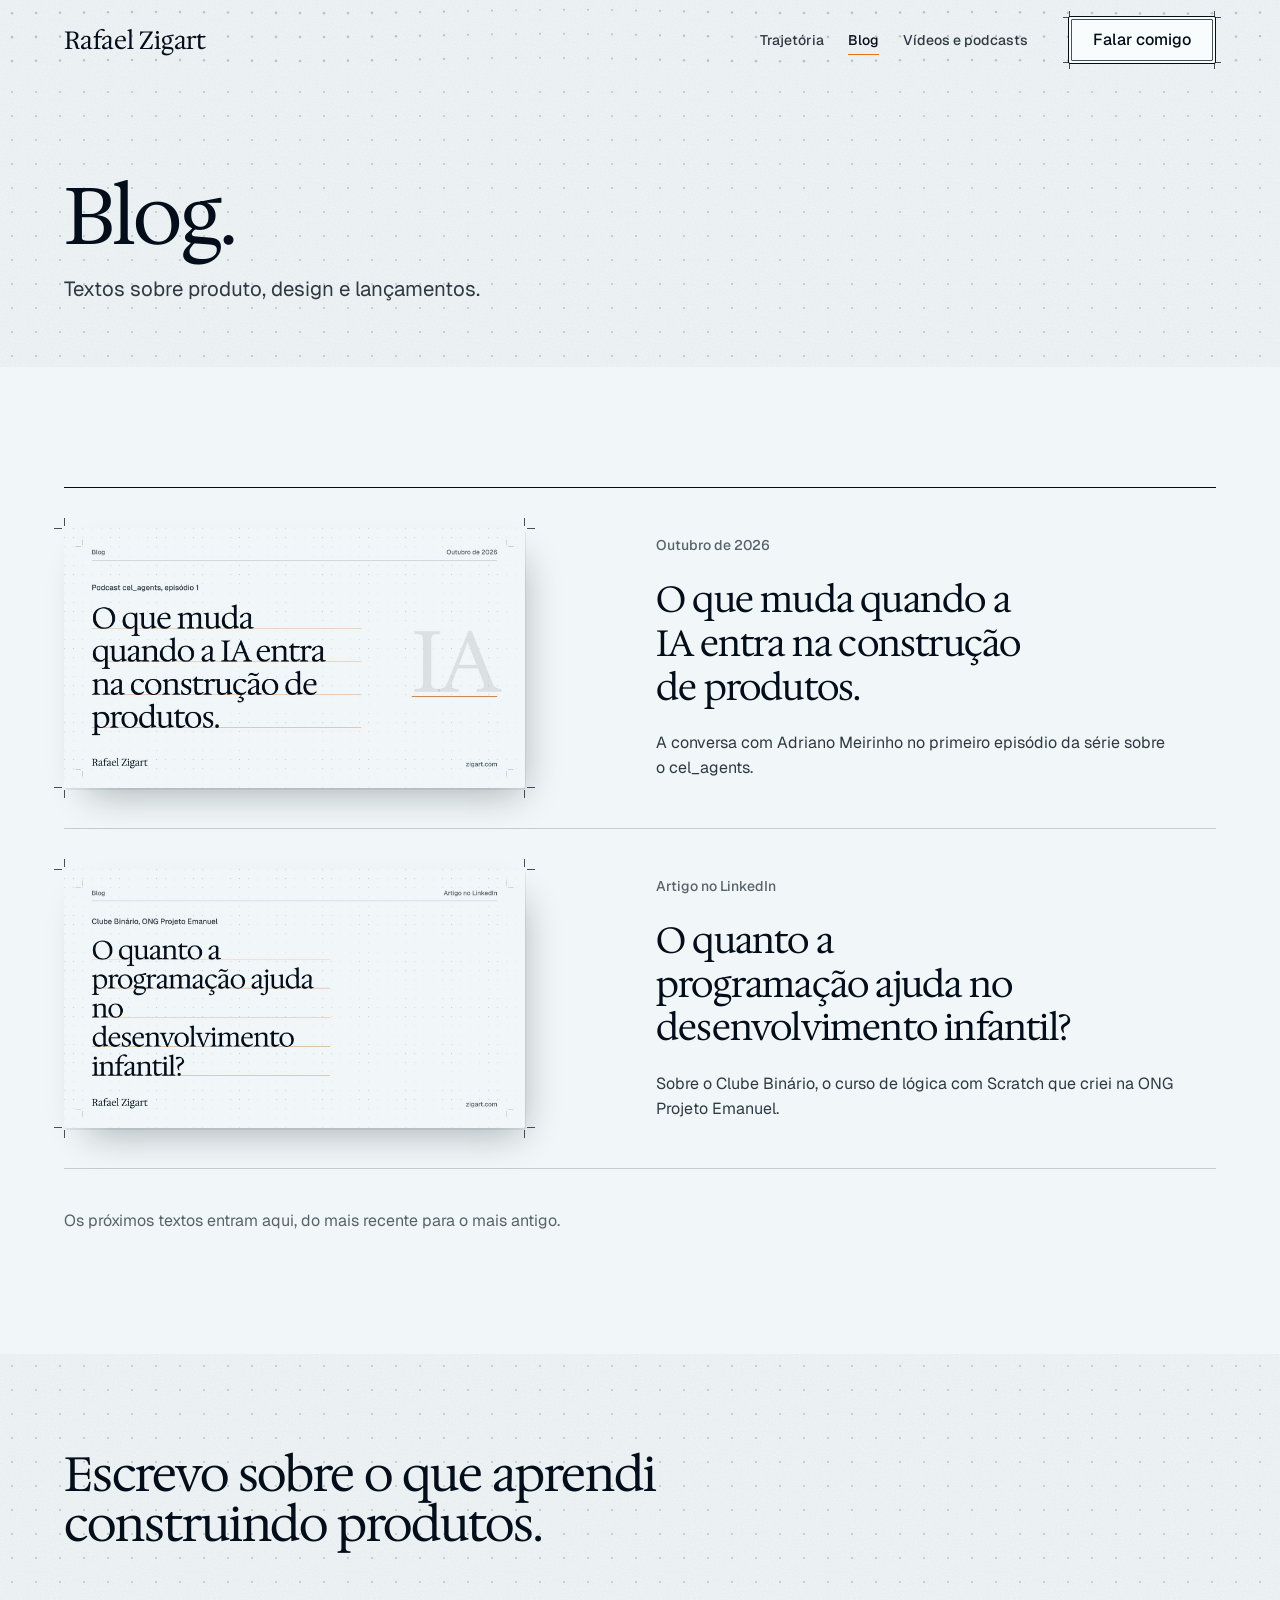
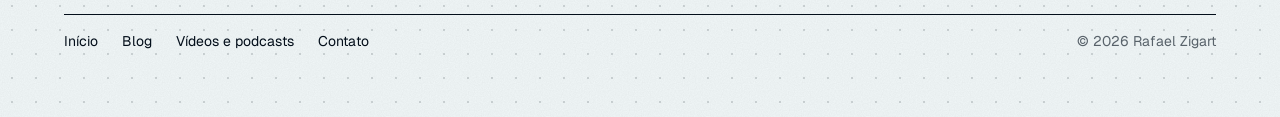
==== blog/index.html @ b7978820 "Capas do blog geradas no estilo do site, com imagem de compartilhamento Co-Authored-By: Claude Opus " ====
<!doctype html>
<html lang="pt-BR">
<head>
<meta charset="utf-8">
<meta name="viewport" content="width=device-width, initial-scale=1">
<title>Blog, Rafael Zigart</title>
<meta property="og:image" content="https://zigart.com/images/blog/ia-na-construcao-de-produtos-financeiros.jpg">
<meta name="description" content="Textos de Rafael Zigart sobre produto, design e lançamentos.">
<link rel="preconnect" href="https://fonts.googleapis.com">
<link rel="preconnect" href="https://fonts.gstatic.com" crossorigin>
<link href="https://fonts.googleapis.com/css2?family=Hedvig+Letters+Serif:opsz@12..24&family=Geist:wght@400;500&display=swap" rel="stylesheet">
<script>document.documentElement.classList.add('js');</script>
<script src="../js/site.js" defer></script>
<link rel="stylesheet" href="../css/site.css">
</head>
<body>
<a class="skip" href="#main">Pular para o conteúdo</a>

<header class="nav proof">
    <div class="container">
      <a class="wordmark" href="../index.html" aria-label="Rafael Zigart, início">Rafael Zigart</a>
      <div class="nav__right">
        <nav aria-label="Principal">
          <ul class="nav__links"><li><a href="../index.html#trajetoria">Trajetória</a></li><li><a href="../blog/" aria-current="page">Blog</a></li><li><a href="../midia.html">Vídeos e podcasts</a></li></ul>
        </nav>
        <a class="btn crop" href="../contato.html">Falar comigo</a>
      </div>
    </div>
  </header>

<main id="main">
  <section class="page-hero proof" aria-labelledby="page-title">
    <div class="container">
      <h1 id="page-title">Blog.</h1>
      <p class="lead">Textos sobre produto, design e lançamentos.</p>
    </div>
  </section>

  <section class="section section--s" aria-labelledby="posts-title">
    <div class="container">
      <h2 class="visually-hidden" id="posts-title">Textos</h2>
      <ul class="set posts">
        <li class="post post--cover">
          <a class="post__cover crop" href="ia-na-construcao-de-produtos-financeiros.html" tabindex="-1" aria-hidden="true"><img src="../images/blog/ia-na-construcao-de-produtos-financeiros.jpg" width="1600" height="900" alt="" loading="lazy"></a>
          <span class="post__meta">Outubro de 2026</span>
          <h3 class="post__title"><a href="ia-na-construcao-de-produtos-financeiros.html">O que muda quando a IA entra na construção de produtos.</a></h3>
          <p class="post__line">A conversa com Adriano Meirinho no primeiro episódio da série sobre o cel_agents.</p>
        </li>
        <li class="post post--cover">
          <span class="post__cover crop" aria-hidden="true"><img src="../images/blog/programacao-desenvolvimento-infantil.jpg" width="1600" height="900" alt="" loading="lazy"></span>
          <span class="post__meta">Artigo no LinkedIn</span>
          <h3 class="post__title"><span>O quanto a programação ajuda no desenvolvimento infantil?</span></h3>
          <p class="post__line">Sobre o Clube Binário, o curso de lógica com Scratch que criei na ONG Projeto Emanuel.</p>
        </li>
      </ul>
      <p class="posts__next">Os próximos textos entram aqui, do mais recente para o mais antigo.</p>
    </div>
  </section>
</main>

<footer class="footer proof">
  <div class="container">
    <p class="footer__line">Escrevo sobre o que aprendi construindo produtos.</p>
    <div class="footer__row">
      <ul><li><a href="../index.html">Início</a></li><li><a href="../blog/">Blog</a></li><li><a href="../midia.html">Vídeos e podcasts</a></li><li><a href="../contato.html">Contato</a></li></ul>
      <p>© 2026 Rafael Zigart</p>
    </div>
  </div>
</footer>
</body>
</html>
---- css/site.css ----
/* Hallmark · shape: Long Document, swapped to an index that opens (a hire page needs its action in view, not inside prose) · genre: editorial · theme: Studio (by request) · job: hire · draw: de8ef2
 * hero: Ledge (swapped from Banner: the user asked for the Studio look, its wordmark construction) · nav: edge-aligned, the wordmark, two links and the printed action, no rule (swapped from search-led: one page has nothing to search) · footer: statement, one line from his own profile over the links · imagery: one photograph, the user's own, natural, crop-marked in the about split · signature: the name under construction, Hedvig set huge on its real metrics (ascender 800, cap 700, x-height 520, descender -257)
 * axes: light/roman-serif/cool · posture: restrained · contrast: pass · fold: pass · v2.0.0 */
/* Hallmark · pre-emit critique: P4 H4 E4 S4 R4 V4 · weakest: S, a head about twelve years fits other careers; the name drawn on its own font metrics and the Shell Box case opened in place carry the specificity */
/* Hallmark · dismissed 58 · the 88 words at y 1200 are the index rows, years and company names read as a list, not running copy */
/* Hallmark · waive 77 · midia lists are empty until the YouTube and podcast links arrive · midia, contato and blog are inner pages of the Rafael Zigart site, filled one line per video or episode */
/* Hallmark · dismissed 25 · .words__text is a one-sentence statement at section size, not running prose; 28ch keeps it to four lines */
@import url("./tokens.css");
@import url("./base.css");

:root {
  --nav-h: 80px;
  --text-mark: clamp(3rem, 10vw, 11rem);
  --cs: 0.52em;
  --grain: url("data:image/svg+xml,%3Csvg xmlns='http://www.w3.org/2000/svg' width='160' height='160'%3E%3Cfilter id='n'%3E%3CfeTurbulence type='fractalNoise' baseFrequency='0.85' numOctaves='2' stitchTiles='stitch'/%3E%3CfeColorMatrix values='0 0 0 0 0 0 0 0 0 0 0 0 0 0 0 0 0 0 0.05 0'/%3E%3C/filter%3E%3Crect width='100%25' height='100%25' filter='url(%23n)'/%3E%3C/svg%3E");
}

.skip { position: absolute; left: var(--space-md); top: calc(-1 * var(--space-3xl)); z-index: var(--z-toast); padding: var(--space-xs) var(--space-md); background: var(--color-ink); color: var(--color-paper); }
.skip:focus-visible { top: var(--space-md); }

/* The proof ground: hero, nav and footer only */
.proof { background-image: var(--grain), radial-gradient(circle at 1px 1px, var(--color-dot) 1px, transparent 1.4px); background-size: 160px 160px, 24px 24px; }

/* Crop marks */
.crop { position: relative; --l: 8px; --o: 10px; }
.crop::before { content: ""; position: absolute; inset: calc(-1 * var(--o)); pointer-events: none; transition: transform var(--dur-short) var(--ease-out);
  background:
    linear-gradient(var(--color-mark), var(--color-mark)) 0 var(--o) / var(--l) 1px no-repeat,
    linear-gradient(var(--color-mark), var(--color-mark)) var(--o) 0 / 1px var(--l) no-repeat,
    linear-gradient(var(--color-mark), var(--color-mark)) 100% var(--o) / var(--l) 1px no-repeat,
    linear-gradient(var(--color-mark), var(--color-mark)) calc(100% - var(--o)) 0 / 1px var(--l) no-repeat,
    linear-gradient(var(--color-mark), var(--color-mark)) 0 calc(100% - var(--o)) / var(--l) 1px no-repeat,
    linear-gradient(var(--color-mark), var(--color-mark)) var(--o) 100% / 1px var(--l) no-repeat,
    linear-gradient(var(--color-mark), var(--color-mark)) 100% calc(100% - var(--o)) / var(--l) 1px no-repeat,
    linear-gradient(var(--color-mark), var(--color-mark)) calc(100% - var(--o)) 100% / 1px var(--l) no-repeat; }

/* Printed controls */
.btn { position: relative; display: inline-flex; align-items: center; min-height: 48px; padding: 0 var(--space-lg); border: var(--rule-hair) solid var(--color-ink); border-radius: 2px; background: var(--color-paper-hi); color: var(--color-ink); font: 500 var(--text-md)/1 var(--font-body); white-space: nowrap; text-decoration: none; cursor: pointer; transition: background-color var(--dur-short) var(--ease-out), transform var(--dur-micro) var(--ease-out); }
.btn::after { content: ""; position: absolute; inset: 2px; border: var(--rule-hair) solid var(--color-mark); border-radius: 1px; pointer-events: none; }
.btn.crop { --l: 6px; --o: 6px; }
.btn:hover { background: var(--color-paper-2); }
.btn:hover::before { transform: scale(1.06, 1.18); }
.btn:active { transform: translateY(1px); }
.btn:focus-visible { outline: 2px solid var(--color-focus); outline-offset: 3px; }
.btn:disabled, .btn[aria-disabled="true"] { opacity: 0.55; cursor: not-allowed; transform: none; }
.btn--primary { background: var(--color-accent); color: var(--color-accent-ink); }
.btn--primary:hover { background: color-mix(in oklab, var(--color-accent) 88%, var(--color-ink)); }
@media (prefers-reduced-motion: reduce) { .btn, .crop::before { transition: background-color var(--dur-short) linear; } .btn:hover::before { transform: none; } }

/* Nav */
.nav { height: var(--nav-h); }
.nav .container { display: flex; align-items: center; justify-content: space-between; gap: var(--space-lg); height: 100%; }
.wordmark { font: 400 var(--text-xl)/1 var(--font-display); letter-spacing: -0.01em; color: var(--color-ink); text-decoration: none; white-space: nowrap; }
.wordmark:focus-visible { outline: 2px solid var(--color-focus); outline-offset: 4px; }
.nav__right { display: flex; align-items: center; gap: var(--space-xl); }
.nav__links { display: flex; gap: var(--space-lg); margin: 0; padding: 0; list-style: none; }
.nav__links a { font-size: var(--text-sm); font-weight: 500; color: var(--color-ink-2); text-decoration: none; white-space: nowrap; transition: color var(--dur-short) var(--ease-out); }
.nav__links a:hover { color: var(--color-ink); text-decoration: underline var(--rule-hair) var(--color-accent); text-underline-offset: 0.3em; }
.nav__links a:focus-visible { outline: 2px solid var(--color-focus); outline-offset: 4px; }

/* Hero: the name under construction */
.hero { min-height: calc(100dvh - var(--nav-h)); display: flex; }
.hero .container { display: flex; flex-direction: column; justify-content: space-between; gap: var(--space-xl); padding-block: var(--space-md) var(--space-2xl); }
.readline { display: grid; grid-template-columns: repeat(3, minmax(0, 1fr)); align-items: center; gap: var(--space-md); padding-bottom: var(--space-sm); border-bottom: var(--rule-hair) solid var(--color-ink-2); font-size: var(--text-xs); font-weight: 500; color: var(--color-muted); }
.readline span:nth-child(2) { text-align: center; }
.readline span:last-child { text-align: end; }
.construct { position: relative; margin: 0; font-size: var(--text-mark); }
.construct .readline { margin-top: var(--space-lg); padding: var(--space-sm) 0 0; border-bottom: 0; border-top: var(--rule-hair) solid var(--color-ink-2); }
.construct__frame { position: relative; display: inline-block; padding: var(--cs); outline: 1px dashed color-mix(in oklab, var(--color-accent) 70%, transparent); outline-offset: 0; }
.construct__name { display: block; font: 400 1em/1.3 var(--font-display); letter-spacing: -0.03em; white-space: nowrap; color: var(--color-ink); }
.cs { position: absolute; width: calc(var(--text-mark) * 0.52); height: calc(var(--text-mark) * 0.52); background: color-mix(in oklab, var(--color-accent) 12%, transparent); outline: 1px solid color-mix(in oklab, var(--color-accent) 70%, transparent); outline-offset: -1px; display: grid; place-items: center; font: 500 var(--text-xs)/1 var(--font-body); color: var(--color-muted); }
.cs--tl { top: 0; left: 0; } .cs--tr { top: 0; right: 0; } .cs--bl { bottom: 0; left: 0; } .cs--br { bottom: 0; right: 0; }
.guides { position: absolute; top: 0; left: 0; right: 0; height: calc(1.3em + 2 * var(--cs)); pointer-events: none; }
.guide { position: absolute; left: 0; right: 0; height: var(--rule-hair); background: var(--color-accent); transform-origin: left center; animation: draw 700ms var(--ease-out) both; }
.guide span { position: absolute; right: 0; bottom: var(--space-2xs); font: 500 var(--text-xs)/1 var(--font-body); color: var(--color-muted); font-variant-numeric: tabular-nums; white-space: nowrap; }
.guide--cap span { right: 200px; }
.guide--asc { top: calc(var(--cs) + 0.20em); }
.guide--cap { top: calc(var(--cs) + 0.30em); animation-delay: 40ms; }
.guide--x { top: calc(var(--cs) + 0.48em); animation-delay: 80ms; }
.guide--base { top: calc(var(--cs) + 1.00em); animation-delay: 120ms; }
.guide--desc { top: calc(var(--cs) + 1.257em); animation-delay: 160ms; }
@keyframes draw { from { transform: scaleX(0); } to { transform: scaleX(1); } }
@media (prefers-reduced-motion: reduce) { .guide { animation: none; } }
.hero__foot { display: grid; grid-template-columns: repeat(12, minmax(0, 1fr)); column-gap: var(--gap-columns); align-items: end; }
.hero__foot h1 { grid-column: 1 / 7; max-width: 16ch; font-size: var(--text-display-s); line-height: 1.02; }
.hero__side { grid-column: 8 / 13; display: grid; gap: var(--space-lg); }
.hero__side p { color: var(--color-ink-2); max-width: 40ch; }
.actions { display: flex; flex-wrap: wrap; gap: var(--space-lg); }

/* Sections */
.section { padding-block: var(--section-gap); }
.section--s { padding-block: var(--section-gap-s); }
.head { display: grid; grid-template-columns: repeat(12, minmax(0, 1fr)); column-gap: var(--gap-columns); align-items: end; margin-bottom: var(--space-2xl); }
.head h2 { grid-column: 1 / 7; }

/* About: the photograph, crop-marked, with its ratio redline */
.about__grid { display: grid; grid-template-columns: repeat(12, minmax(0, 1fr)); column-gap: var(--gap-columns); align-items: center; }
.about__photo { grid-column: 1 / 6; margin: 0; }
.photo { aspect-ratio: 4 / 5; border-radius: var(--radius-card); --o: 14px; --l: 10px; }
.photo img { width: 100%; height: 100%; object-fit: cover; object-position: 50% 30%; border-radius: var(--radius-card); outline: 1px solid color-mix(in oklab, var(--color-ink) 8%, transparent); outline-offset: -1px; }
.redline { position: relative; margin-top: var(--space-lg); padding-top: var(--space-xs); border-top: var(--rule-hair) solid var(--color-accent); font-size: var(--text-xs); font-weight: 500; color: var(--color-muted); font-variant-numeric: tabular-nums; text-align: center; }
.about__text { grid-column: 7 / 13; display: grid; gap: var(--space-lg); }
.about__text .lead { color: var(--color-ink-2); }

/* An index that opens */
.set { margin: 0; padding: 0; list-style: none; border-top: var(--rule-hair) solid var(--color-ink); }
.set > li { border-bottom: var(--rule-hair) solid var(--color-rule); }
.row summary { display: grid; grid-template-columns: repeat(12, minmax(0, 1fr)); column-gap: var(--gap-columns); align-items: baseline; padding-block: var(--space-xl); cursor: pointer; list-style: none; transition: background-color var(--dur-short) var(--ease-out); }
.row summary::-webkit-details-marker { display: none; }
.row summary:hover { background: var(--color-paper-2); }
.row summary:focus-visible { outline: 2px solid var(--color-focus); outline-offset: -2px; }
.row__years { grid-column: 1 / 3; font-size: var(--text-sm); font-weight: 500; color: var(--color-muted); font-variant-numeric: tabular-nums; }
.row__role { grid-column: 3 / 9; font: 400 var(--text-title)/1.15 var(--font-display); letter-spacing: -0.005em; }
.row__org { grid-column: 9 / 12; color: var(--color-ink-2); }
.row__sign { grid-column: 12 / 13; justify-self: end; font: 400 var(--text-title)/1 var(--font-display); color: var(--color-muted); transition: transform var(--dur-short) var(--ease-out); }
.row[open] .row__sign { transform: rotate(45deg); }
.row__body { display: grid; grid-template-columns: repeat(12, minmax(0, 1fr)); column-gap: var(--gap-columns); padding-bottom: var(--space-2xl); }
.row__body > p { grid-column: 3 / 9; color: var(--color-ink-2); max-width: 56ch; }
.case { grid-column: 3 / 13; display: grid; grid-template-columns: repeat(10, minmax(0, 1fr)); column-gap: var(--gap-columns); row-gap: var(--space-xl); align-items: start; }
.case__text { grid-column: 1 / 5; display: grid; gap: var(--space-lg); }
.case__text p { color: var(--color-ink-2); }
.facts { display: grid; grid-template-columns: max-content minmax(0, 1fr); column-gap: var(--space-lg); row-gap: var(--space-xs); margin: 0; }
.facts dt { font-size: var(--text-sm); font-weight: 500; color: var(--color-muted); padding-top: var(--space-3xs); }
.facts dd { margin: 0; }
.sheet { grid-column: 6 / 11; margin: var(--space-sm) 0; padding: var(--space-xl); background: var(--color-paper-hi); border-radius: var(--radius-card); box-shadow: var(--shadow-sheet); --o: 14px; --l: 10px; }
.sheet ul { margin: 0; padding: 0; list-style: none; display: grid; gap: var(--space-xs); }
.sheet li { font: 400 var(--text-section)/1.02 var(--font-display); letter-spacing: var(--tracking-display); }
.sheet figcaption { margin-top: var(--space-lg); font-size: var(--text-sm); font-weight: 500; color: var(--color-muted); }
@media (prefers-reduced-motion: reduce) { .row__sign, .row summary { transition: none; } }

/* What I do: four printed cards */
.cards { display: grid; grid-template-columns: repeat(4, minmax(0, 1fr)); gap: var(--gap-columns); margin: 0; padding: 0; list-style: none; }
.card { display: grid; align-content: space-between; gap: var(--space-xl); min-height: 260px; padding: var(--space-xl) var(--space-lg); background: var(--color-paper-hi); border-radius: var(--radius-card); box-shadow: var(--shadow-sheet); }
.card h3 { font-size: var(--text-title); }
.card p { color: var(--color-ink-2); }

/* Ink band, set as prose */
.ink { background: var(--color-ink); color: var(--color-paper); }
.prose { margin-inline: auto; max-width: 62ch; font-size: var(--text-lead); line-height: 1.65; }
.prose h2.inline { display: inline; max-width: none; font: 400 1.35em/1.3 var(--font-display); letter-spacing: -0.01em; color: var(--color-paper); }
.prose h2.inline + p { display: inline; }
.prose p { color: color-mix(in oklab, var(--color-paper) 88%, var(--color-ink)); }
.prose small { display: block; margin-top: var(--space-lg); font-size: var(--text-sm); font-weight: 500; color: color-mix(in oklab, var(--color-paper) 76%, var(--color-ink)); }

/* Education */
.table { width: 100%; border-collapse: collapse; border-top: var(--rule-hair) solid var(--color-ink); }
.table th { padding: var(--space-sm) 0; text-align: start; font-size: var(--text-sm); font-weight: 500; color: var(--color-muted); white-space: nowrap; }
.table td { padding: var(--space-lg) var(--space-lg) var(--space-lg) 0; border-top: var(--rule-hair) solid var(--color-rule); vertical-align: baseline; color: var(--color-ink-2); }
.table td:first-child { width: 46%; font: 400 var(--text-title)/1.2 var(--font-display); letter-spacing: -0.005em; color: var(--color-ink); }
.table td:last-child, .table th:last-child { padding-right: 0; text-align: end; white-space: nowrap; font-variant-numeric: tabular-nums; }

/* Contact */
.contact { display: grid; grid-template-columns: repeat(12, minmax(0, 1fr)); column-gap: var(--gap-columns); row-gap: var(--space-2xl); align-items: end; }
.contact h2 { grid-column: 1 / 7; font-size: var(--text-display); max-width: 12ch; }
.contact dl { grid-column: 8 / 13; margin: 0; display: grid; gap: var(--space-lg); border-top: var(--rule-hair) solid var(--color-ink); padding-top: var(--space-lg); }
.contact dt { font-size: var(--text-sm); font-weight: 500; color: var(--color-muted); }
.contact dd { margin: var(--space-2xs) 0 0; font: 400 var(--text-xl)/1.2 var(--font-display); }
.fill { padding: 0 0.25em; border: 1px dashed color-mix(in oklch, var(--color-muted) 70%, transparent); border-radius: 3px; color: var(--color-muted); -webkit-box-decoration-break: clone; box-decoration-break: clone; }

/* Footer: statement */
.footer { padding-block: var(--space-3xl) var(--space-2xl); }
.footer__line { max-width: 22ch; font: 400 var(--text-section)/1.04 var(--font-display); letter-spacing: var(--tracking-display); }
.footer__row { display: flex; flex-wrap: wrap; justify-content: space-between; gap: var(--space-lg); margin-top: var(--space-2xl); padding-top: var(--space-md); border-top: var(--rule-hair) solid var(--color-ink); font-size: var(--text-sm); }
.footer__row ul { display: flex; flex-wrap: wrap; gap: var(--space-lg); margin: 0; padding: 0; list-style: none; }
.footer__row a { color: var(--color-ink); text-decoration: none; }
.footer__row a:hover { text-decoration: underline var(--rule-hair) var(--color-accent); text-underline-offset: 0.3em; }
.footer__row a:focus-visible { outline: 2px solid var(--color-focus); outline-offset: 2px; }
.footer__row p { color: var(--color-muted); }

@media (max-width: 60rem) {
  .hero { min-height: 0; }
  .hero .container { gap: var(--space-2xl); padding-block: var(--space-xl) var(--space-3xl); }
  .nav__links { display: none; }
  .guide span, .readline span:nth-child(2) { display: none; }
  .readline { grid-template-columns: repeat(2, minmax(0, 1fr)); }
  .about__grid, .hero__foot, .head, .contact, .row summary, .row__body, .case { grid-template-columns: minmax(0, 1fr); row-gap: var(--space-md); }
  .about__grid > *, .hero__foot > *, .head > *, .contact > *, .row summary > *, .row__body > *, .case > * { grid-column: 1 / -1 !important; }
  .row__sign { display: none; }
  .row summary { row-gap: var(--space-2xs); }
  .cards { grid-template-columns: repeat(2, minmax(0, 1fr)); }
}
@media (max-width: 40rem) {
  .cards { grid-template-columns: minmax(0, 1fr); }
  .card { min-height: 0; }
  .table thead { display: none; }
  .table tr { display: grid; padding-block: var(--space-md); border-top: var(--rule-hair) solid var(--color-rule); }
  .table td { padding: 0; border: 0; text-align: start !important; width: auto !important; }
}

/* Inner pages: a short proof banner, then the content */
.nav__links a[aria-current="page"] { color: var(--color-ink); text-decoration: underline var(--rule-hair) var(--color-accent); text-underline-offset: 0.3em; }
.page-hero { padding-block: var(--space-3xl) var(--space-2xl); }
.page-hero .container { display: grid; gap: var(--space-md); }
.page-hero h1 { font-size: var(--text-display); max-width: 18ch; line-height: 1.02; }
.page-hero .lead { color: var(--color-ink-2); }

/* Contact page */
.contact-page { display: grid; grid-template-columns: repeat(12, minmax(0, 1fr)); column-gap: var(--gap-columns); row-gap: var(--space-2xl); align-items: start; }
.form { grid-column: 1 / 8; display: grid; gap: var(--space-lg); }
.contact-page__list { grid-column: 9 / 13; margin: 0; display: grid; gap: var(--space-lg); border-top: var(--rule-hair) solid var(--color-ink); padding-top: var(--space-lg); }
.contact-page__list dt { font-size: var(--text-sm); font-weight: 500; color: var(--color-muted); }
.contact-page__list dd { margin: var(--space-2xs) 0 0; font: 400 var(--text-xl)/1.2 var(--font-display); }
.field { display: grid; gap: var(--space-xs); }
.field label, .seg legend { font-size: var(--text-sm); font-weight: 500; color: var(--color-ink-2); }
.field input, .field textarea { width: 100%; min-height: 48px; padding: var(--space-sm) var(--space-md); border: var(--rule-hair) solid var(--color-muted); border-radius: var(--radius-card); background: var(--color-paper-hi); color: var(--color-ink); outline: 2px solid transparent; outline-offset: -3px; }
.field textarea { resize: vertical; line-height: 1.55; }
.field input:hover, .field textarea:hover { border-color: var(--color-ink-2); }
.field input:focus-visible, .field textarea:focus-visible { outline-color: var(--color-focus); }
.field input[aria-invalid], .field textarea[aria-invalid] { border-color: var(--color-error); }
.field input:disabled, .field textarea:disabled { opacity: 0.55; cursor: not-allowed; }
.seg { display: flex; flex-wrap: wrap; gap: var(--space-xs); margin: 0; padding: 0; border: 0; }
.seg legend { margin-bottom: var(--space-xs); padding: 0; }
.seg input { position: absolute; opacity: 0; width: 1px; height: 1px; }
.seg label { display: inline-flex; align-items: center; min-height: 44px; padding: 0 var(--space-md); border: var(--rule-hair) solid var(--color-rule); border-radius: var(--radius-card); background: var(--color-paper-hi); cursor: pointer; transition: background-color var(--dur-short) var(--ease-out); }
.seg label:hover { background: var(--color-paper-2); }
.seg input:checked + label { background: var(--color-ink); border-color: var(--color-ink); color: var(--color-paper); }
.seg input:focus-visible + label { outline: 2px solid var(--color-focus); outline-offset: 2px; }
.form__foot { display: flex; flex-wrap: wrap; align-items: center; gap: var(--space-lg); }
.form__help { min-height: 1lh; font-size: var(--text-sm); color: var(--color-muted); max-width: 46ch; }
.btn[aria-busy="true"] { cursor: progress; }

/* Blog */
.post { display: grid; grid-template-columns: repeat(12, minmax(0, 1fr)); column-gap: var(--gap-columns); row-gap: var(--space-xs); padding-block: var(--space-xl); }
.post__meta { grid-column: 1 / 3; font-size: var(--text-sm); font-weight: 500; color: var(--color-muted); }
.post__title { grid-column: 3 / 10; font-size: var(--text-section); max-width: 22ch; }
.post__line { grid-column: 3 / 10; color: var(--color-ink-2); }
.posts__next { margin-top: var(--space-xl); color: var(--color-muted); }

/* Videos and podcasts */
.feature { display: grid; grid-template-columns: repeat(12, minmax(0, 1fr)); column-gap: var(--gap-columns); row-gap: var(--space-xl); align-items: center; }
.feature__media { grid-column: 1 / 8; display: block; border-radius: var(--radius-card); --o: 14px; --l: 10px; }
.thumb { display: grid; place-items: center; aspect-ratio: 16 / 9; border-radius: var(--radius-card); background: var(--color-ink); outline: 1px solid color-mix(in oklab, var(--color-ink) 8%, transparent); outline-offset: -1px; }
.thumb__fallback { display: grid; justify-items: center; gap: var(--space-xs); font: 400 var(--text-section)/1 var(--font-display); letter-spacing: var(--tracking-display); color: var(--color-paper); }
.thumb__fallback small { font: 500 var(--text-sm)/1 var(--font-body); letter-spacing: 0; color: color-mix(in oklab, var(--color-paper) 76%, var(--color-ink)); }
.feature__media:hover::before { transform: scale(1.01); }
.feature__media:focus-visible { outline: 2px solid var(--color-focus); outline-offset: 4px; }
.feature__text { grid-column: 8 / 13; display: grid; gap: var(--space-lg); justify-items: start; }
.feature__text .lead { color: var(--color-ink-2); }
.episodes { width: 100%; }
.feature__note { color: var(--color-ink-2); max-width: 52ch; }
.feature__text .actions { align-items: center; }
.ep { display: grid; grid-template-columns: 7rem minmax(0, 1fr) auto; gap: var(--space-md); align-items: baseline; padding-block: var(--space-md); }
.ep__n, .ep__state { font-size: var(--text-sm); font-weight: 500; color: var(--color-muted); }
.ep__title { font: 400 var(--text-lg)/1.25 var(--font-display); color: var(--color-ink); text-decoration: none; }
.ep__title:hover { text-decoration: underline var(--rule-hair) var(--color-accent); text-underline-offset: 0.2em; }
.ep__title:focus-visible { outline: 2px solid var(--color-focus); outline-offset: 2px; }
.ep__title--soon { color: var(--color-muted); }
.media-grid { display: grid; grid-template-columns: repeat(3, minmax(0, 1fr)); gap: var(--space-2xl) var(--gap-columns); margin: 0; padding: 0; list-style: none; }
.media-grid:not(:has(li)) { display: none; }
.video a { display: grid; gap: var(--space-sm); color: var(--color-ink); text-decoration: none; }
.video .thumb__fallback { font-size: var(--text-xl); }
.video__title { font: 400 var(--text-title)/1.2 var(--font-display); }
.video a:hover .video__title { text-decoration: underline var(--rule-hair) var(--color-accent); text-underline-offset: 0.2em; }
.video a:focus-visible { outline: 2px solid var(--color-focus); outline-offset: 4px; }
.set:not(:has(li)) { display: none; }
.episode { display: grid; grid-template-columns: repeat(12, minmax(0, 1fr)); column-gap: var(--gap-columns); align-items: baseline; padding-block: var(--space-lg); }
.episode__show { grid-column: 1 / 4; font-size: var(--text-sm); font-weight: 500; color: var(--color-muted); }
.episode__title { grid-column: 4 / 11; font: 400 var(--text-title)/1.2 var(--font-display); color: var(--color-ink); }
.episode__date { grid-column: 11 / 13; justify-self: end; font-size: var(--text-sm); color: var(--color-muted); }
.media-empty { font: 400 var(--text-xl)/1.4 var(--font-display); color: var(--color-ink-2); max-width: 40ch; }
.band { background: var(--color-paper-2); }

@media (max-width: 60rem) {
  .feature, .contact-page, .post, .episode { grid-template-columns: minmax(0, 1fr); }
  .feature > *, .contact-page > *, .post > *, .episode > * { grid-column: 1 / -1 !important; justify-self: start !important; }
  .media-grid { grid-template-columns: repeat(2, minmax(0, 1fr)); }
}
@media (max-width: 40rem) { .media-grid { grid-template-columns: minmax(0, 1fr); } }

/* Blog post */
.post__title a { color: var(--color-ink); text-decoration: none; }
.post__title a:hover { text-decoration: underline var(--rule-hair) var(--color-accent); text-underline-offset: 0.12em; }
.post__title a:focus-visible { outline: 2px solid var(--color-focus); outline-offset: 4px; }
.article__head { padding-block: var(--space-3xl) var(--space-2xl); }
.article__head .container { display: grid; gap: var(--space-lg); }
.article__head h1 { font-size: var(--text-display-s); max-width: 22ch; line-height: 1.05; }
.article__meta { display: flex; flex-wrap: wrap; gap: var(--space-lg); font-size: var(--text-sm); font-weight: 500; color: var(--color-muted); }
.article__body { max-width: 65ch; margin-inline: auto; padding-block: var(--space-3xl) var(--section-gap); display: grid; gap: var(--space-lg); font-size: 1.125rem; line-height: 1.7; color: var(--color-ink-2); }
.article__body p { max-width: none; }
.article__lede { font: 400 var(--text-xl)/1.45 var(--font-display); color: var(--color-ink); }
.article__body h2 { margin-top: var(--space-xl); font-size: var(--text-title); color: var(--color-ink); }
.article__cta { margin-top: var(--space-2xl); padding-top: var(--space-lg); border-top: var(--rule-hair) solid var(--color-ink); display: grid; gap: var(--space-lg); }
.article__cta .actions { align-items: center; }

/* Motion: the hero settles once, the name can be measured, blocks rise in once */
@keyframes settle { from { opacity: 0; transform: translateY(0.06em); } to { opacity: 1; transform: none; } }
@keyframes rise { from { opacity: 0; transform: translateY(12px); } to { opacity: 1; transform: none; } }
.construct__name { animation: settle 800ms var(--ease-out) 120ms both; }
.cs { animation: rise 500ms var(--ease-out) 260ms both; }
.hero__foot > * { animation: rise 600ms var(--ease-out) both; }
.hero__foot > :first-child { animation-delay: 320ms; }
.hero__foot > :last-child { animation-delay: 420ms; }
.construct .readline { animation: rise 500ms var(--ease-out) 220ms both; }

.ch { transition: opacity var(--dur-short) var(--ease-out); cursor: crosshair; }
.construct__frame.is-measuring .ch:not(.is-on) { opacity: 0.28; }
.measure { display: none; }
.js .measure { display: block; position: absolute; top: calc(var(--cs) - 0.02em); left: 0; width: 100px; opacity: 0; transform: translateX(var(--x, 0px)); transition: transform var(--dur-short) var(--ease-out), opacity var(--dur-short) var(--ease-out); pointer-events: none; }
.measure__bar { position: absolute; left: 0; top: 0; width: 100px; height: 1px; background: var(--color-accent); transform: scaleX(var(--w, 1)); transform-origin: left center; transition: transform var(--dur-short) var(--ease-out); }
.measure__val { position: absolute; left: 0; bottom: var(--space-xs); font: 500 var(--text-xs)/1 var(--font-body); color: var(--color-muted); white-space: nowrap; font-variant-numeric: tabular-nums; }
.construct__frame.is-measuring .measure { opacity: 1; }
[data-measure-hint] { transition: color var(--dur-short) var(--ease-out); }

.js [data-reveal] { opacity: 0; transform: translateY(16px); transition: opacity 600ms var(--ease-out), transform 600ms var(--ease-out); transition-delay: calc(var(--i, 0) * 60ms); }
.js [data-reveal].is-in { opacity: 1; transform: none; }

.row[open] .row__body { animation: rise 380ms var(--ease-out) both; }
.row__role { transition: transform var(--dur-short) var(--ease-out); }
.row summary:hover .row__role { transform: translateX(6px); }

.nav__links a { position: relative; }
.nav__links a::after { content: ""; position: absolute; left: 0; right: 0; bottom: -6px; height: 1px; background: var(--color-accent); transform: scaleX(0); transform-origin: left center; transition: transform var(--dur-short) var(--ease-out); }
.nav__links a:hover, .nav__links a[aria-current="page"] { text-decoration: none; }
.nav__links a:hover::after, .nav__links a[aria-current="page"]::after { transform: scaleX(1); }

.btn--primary:active { transform: translateY(1px) scale(0.98); }
.feature__media .thumb { transition: transform var(--dur-short) var(--ease-out); }
.feature__media:hover .thumb { transform: translateY(-3px); }

@media (prefers-reduced-motion: reduce) {
  .construct__name, .cs, .hero__foot > *, .construct .readline, .row[open] .row__body { animation: none; }
  .js [data-reveal] { opacity: 1; transform: none; transition: none; }
  .measure, .measure__bar, .ch, .row__role, .nav__links a::after, .feature__media .thumb { transition: none; }
  .row summary:hover .row__role, .feature__media:hover .thumb { transform: none; }
}

/* Ambient life: the theme-word marquee, the measure toggle, the career progress line */
.readline__end { display: inline-flex; justify-content: flex-end; align-items: baseline; gap: var(--space-md); }
.measure-toggle, .marquee__toggle { min-height: 44px; padding: 0 var(--space-xs); border: 0; background: none; color: var(--color-ink-2); font: 500 var(--text-xs)/1 var(--font-body); text-decoration: underline var(--rule-hair); text-underline-offset: 0.3em; cursor: pointer; transition: color var(--dur-short) var(--ease-out); }
.measure-toggle:hover { color: var(--color-ink); text-decoration-color: var(--color-accent); }
.measure-toggle:active, .marquee__toggle:active { transform: translateY(1px); }
.measure-toggle:focus-visible, .marquee__toggle:focus-visible { outline: 2px solid var(--color-focus); outline-offset: 2px; }
.measure-toggle:disabled, .marquee__toggle:disabled { opacity: 0.55; cursor: not-allowed; }
html:not(.js) .measure-toggle, html:not(.js) .marquee__toggle { display: none; }

.marquee { position: relative; background: var(--color-ink); color: var(--color-paper); padding-block: var(--space-xl) var(--space-sm); overflow: hidden; }
.marquee__track { display: flex; width: max-content; animation: marquee 48s linear infinite; }
.marquee__list { display: flex; margin: 0; padding: 0; list-style: none; }
.marquee__list li { display: flex; align-items: center; padding-right: var(--space-2xl); font: 400 var(--text-display-s)/1.1 var(--font-display); letter-spacing: var(--tracking-display); white-space: nowrap; }
.marquee__list li::after { content: ""; display: block; width: 0.18em; height: 0.18em; margin-left: var(--space-2xl); background: var(--color-accent); border-radius: 1px; }
.marquee__bar { display: flex; justify-content: flex-end; }
.marquee__toggle { color: color-mix(in oklab, var(--color-paper) 80%, var(--color-ink)); --color-focus: var(--color-paper); }
.marquee__toggle:hover { color: var(--color-paper); text-decoration-color: var(--color-accent); }
[data-loop]:not(.is-running) .marquee__track { animation-play-state: paused; }
@keyframes marquee { to { transform: translateX(-50%); } }

.js #trajetoria .set { position: relative; }
.js #trajetoria .set::after { content: ""; position: absolute; top: 0; bottom: 0; left: calc(-1 * var(--space-lg)); width: 2px; background: var(--color-accent); transform: scaleY(var(--p, 0)); transform-origin: top center; }
.set > li.is-current .row__role { transform: translateX(6px); }
.set > li.is-current .row__years { color: var(--color-ink); }
.row__years { transition: color var(--dur-short) var(--ease-out); }
@media (max-width: 60rem) { .js #trajetoria .set::after { left: calc(-1 * var(--space-sm)); } }

@media (prefers-reduced-motion: reduce) {
  .marquee__track { animation: none; }
  .marquee__toggle, .measure-toggle { display: none; }
  .js #trajetoria .set::after { display: none; }
  .set > li.is-current .row__role { transform: none; }
}

/* Now: the latest episode and post */
.now__grid { display: grid; grid-template-columns: repeat(12, minmax(0, 1fr)); gap: var(--gap-columns); align-items: stretch; }
.now__card { display: grid; align-content: start; gap: var(--space-sm); padding: var(--space-lg); background: var(--color-paper-hi); border-radius: var(--radius-card); box-shadow: var(--shadow-sheet); color: var(--color-ink); text-decoration: none; transition: transform var(--dur-short) var(--ease-out); --o: 12px; --l: 9px; }
.now__card--ep { grid-column: 1 / 8; }
.now__card--post { grid-column: 8 / 13; align-content: end; min-height: 320px; }
.now__card .thumb { margin-bottom: var(--space-sm); }
.now__meta { font-size: var(--text-sm); font-weight: 500; color: var(--color-muted); }
.now__title { font: 400 var(--text-title)/1.2 var(--font-display); max-width: 30ch; }
.now__title--l { font-size: var(--text-section); line-height: 1.04; letter-spacing: var(--tracking-display); }
.now__line { color: var(--color-ink-2); }
.now__go { margin-top: var(--space-xs); font-weight: 500; text-decoration: underline var(--rule-hair); text-underline-offset: 0.3em; }
.now__card:hover { transform: translateY(-4px); }
.now__card:hover .now__go { text-decoration-color: var(--color-accent); }
.now__card:hover::before { transform: scale(1.02); }
.now__card:active { transform: translateY(-1px); }
.now__card:focus-visible { outline: 2px solid var(--color-focus); outline-offset: 4px; }

/* A sentence that lights up as you read down */
.words__text { grid-column: 1 / -1; max-width: 28ch; font: 400 var(--text-section)/1.12 var(--font-display); letter-spacing: var(--tracking-display); color: var(--color-ink); }
.js .words__text .w { color: color-mix(in oklab, var(--color-ink) 22%, var(--color-paper-2)); transition: color 300ms var(--ease-out); }
.js .words__text .w.is-lit { color: var(--color-ink); }

/* Living dot grid: a canvas replaces the CSS dots where script runs */
.has-dots { position: relative; background-image: var(--grain); background-size: 160px 160px; }
.has-dots > canvas.dots { position: absolute; inset: 0; width: 100%; height: 100%; pointer-events: none; z-index: 0; }
.has-dots > :not(canvas) { position: relative; z-index: 1; }

@media (max-width: 60rem) { .now__card--ep, .now__card--post { grid-column: 1 / -1; } .now__card--post { min-height: 0; } }
@media (prefers-reduced-motion: reduce) { .now__card { transition: none; } .now__card:hover { transform: none; } .js .words__text .w { transition: none; } }

/* Career told as chapters: a pinned panel mirrors the chapter you are reading */
.career__grid { display: grid; grid-template-columns: repeat(12, minmax(0, 1fr)); column-gap: var(--gap-columns); align-items: start; }
.career__pin { grid-column: 1 / 6; position: sticky; top: var(--space-2xl); }
.pin { display: grid; gap: var(--space-sm); padding-top: var(--space-lg); border-top: var(--rule-hair) solid var(--color-ink); }
.pin__years { font: 400 var(--text-display)/0.95 var(--font-display); letter-spacing: var(--tracking-display); font-variant-numeric: tabular-nums; }
.pin__org { font: 400 var(--text-xl)/1.2 var(--font-display); }
.pin__role { color: var(--color-ink-2); max-width: 30ch; min-height: 3em; }
.pin [data-pin] { transition: opacity var(--dur-short) var(--ease-out), transform var(--dur-short) var(--ease-out); }
.pin.is-swapping [data-pin] { opacity: 0; transform: translateY(6px); }
.pin__map { display: grid; gap: var(--space-2xs); margin: var(--space-xl) 0 0; padding: 0 0 0 var(--space-md); list-style: none; border-left: var(--rule-hair) solid var(--color-rule); position: relative; font-size: var(--text-sm); color: var(--color-muted); }
.pin__map::before { content: ""; position: absolute; left: -1px; top: 0; bottom: 0; width: 2px; background: var(--color-accent); transform: scaleY(var(--p, 0)); transform-origin: top center; }
.pin__map li { transition: color var(--dur-short) var(--ease-out), transform var(--dur-short) var(--ease-out); }
.pin__map li span { display: inline-block; min-width: 7.5rem; font-variant-numeric: tabular-nums; }
.pin__map li.is-current { color: var(--color-ink); transform: translateX(4px); }
.career__chapters { grid-column: 7 / 13; margin: 0; padding: 0; list-style: none; display: grid; }
.chapter { display: grid; gap: var(--space-md); align-content: center; min-height: 60svh; padding-block: var(--space-2xl); border-top: var(--rule-hair) solid var(--color-rule); }
.chapter:first-child { border-top: var(--rule-hair) solid var(--color-ink); }
.chapter__when { font-size: var(--text-sm); font-weight: 500; color: var(--color-muted); font-variant-numeric: tabular-nums; }
.chapter__role { font-size: var(--text-section); line-height: 1.04; max-width: 18ch; }
.chapter__org { font: 400 var(--text-xl)/1.2 var(--font-display); color: var(--color-ink-2); }
.chapter__ctx { color: var(--color-ink-2); max-width: 46ch; font-size: var(--text-lead); line-height: 1.45; }
.chips { display: flex; flex-wrap: wrap; gap: var(--space-xs); margin: 0; padding: 0; list-style: none; }
.chips li { padding: var(--space-2xs) var(--space-sm); border: var(--rule-hair) solid var(--color-rule); border-radius: var(--radius-card); background: var(--color-paper-hi); font-size: var(--text-sm); color: var(--color-ink-2); }
.fig { margin-top: var(--space-md); }
.fig__big { display: block; font: 400 var(--text-display)/0.95 var(--font-display); letter-spacing: var(--tracking-display); color: var(--color-ink); overflow-wrap: break-word; min-width: 0; }
.fig__cap { display: block; margin-top: var(--space-xs); font-size: var(--text-sm); font-weight: 500; color: var(--color-muted); }
.fig--word { display: grid; gap: var(--space-md); justify-items: start; }
.fig--spec { padding: var(--space-xl); background: var(--color-paper-hi); border-radius: var(--radius-card); box-shadow: var(--shadow-sheet); --o: 12px; --l: 9px; }
.fig--spec .fig__big { font-size: var(--text-section); }
.fig__tags { display: flex; flex-wrap: wrap; gap: var(--space-xs) var(--space-lg); margin: var(--space-lg) 0 0; padding: var(--space-md) 0 0; list-style: none; border-top: var(--rule-hair) solid var(--color-rule); font: 400 var(--text-title)/1.2 var(--font-display); }
.fig--nums { display: grid; grid-template-columns: repeat(2, minmax(0, 1fr)); gap: var(--gap-columns); margin-bottom: 0; }
.fig--nums dt { font: 400 var(--text-display)/0.95 var(--font-display); letter-spacing: var(--tracking-display); font-variant-numeric: tabular-nums; }
.fig--nums dd { margin: var(--space-xs) 0 0; font-size: var(--text-sm); font-weight: 500; color: var(--color-muted); }
.fig--split { display: grid; grid-template-columns: minmax(0, 2fr) minmax(0, 3fr); gap: var(--gap-columns); align-items: center; }
.fig__wallets { margin: 0; padding: var(--space-lg); list-style: none; display: grid; gap: var(--space-2xs); background: var(--color-paper-hi); border-radius: var(--radius-card); box-shadow: var(--shadow-sheet); font: 400 var(--text-title)/1.2 var(--font-display); --o: 10px; --l: 8px; }
.js .chapter .chapter__role, .js .chapter .chapter__ctx, .js .chapter .chips, .js .chapter .fig { transition: opacity 500ms var(--ease-out), transform 500ms var(--ease-out); }
.js .chapter:not(.is-current) .chapter__role, .js .chapter:not(.is-current) .chapter__ctx, .js .chapter:not(.is-current) .chips, .js .chapter:not(.is-current) .fig { opacity: 0.35; }
.js .chapter:not(.is-current) .fig { transform: translateY(10px); }

@media (max-width: 60rem) {
  .career__pin { display: none; }
  .career__chapters { grid-column: 1 / -1; }
  .chapter { min-height: 0; padding-block: var(--space-xl); }
  .js .chapter:not(.is-current) .chapter__role, .js .chapter:not(.is-current) .chapter__ctx, .js .chapter:not(.is-current) .chips, .js .chapter:not(.is-current) .fig { opacity: 1; transform: none; }
  .fig--split { grid-template-columns: minmax(0, 1fr); }
}
@media (prefers-reduced-motion: reduce) {
  .pin [data-pin], .pin__map li, .js .chapter .chapter__role, .js .chapter .chapter__ctx, .js .chapter .chips, .js .chapter .fig { transition: none; }
  .pin.is-swapping [data-pin] { opacity: 1; transform: none; }
  .js .chapter:not(.is-current) .fig { transform: none; }
}

/* Blog covers */
.post--cover { align-items: center; }
.post--cover .post__cover { grid-column: 1 / 6; grid-row: 1 / span 3; display: block; border-radius: var(--radius-card); box-shadow: var(--shadow-sheet); --o: 10px; --l: 8px; transition: transform var(--dur-short) var(--ease-out); }
.post--cover .post__cover img { display: block; width: 100%; aspect-ratio: 16 / 9; object-fit: cover; border-radius: var(--radius-card); }
a.post__cover:hover { transform: translateY(-3px); }
.post--cover .post__meta, .post--cover .post__title, .post--cover .post__line { grid-column: 7 / 13; }
.post--cover .post__title { font-size: var(--text-title); font-size: clamp(1.75rem, 1.6vw + 1rem, 2.5rem); }
.article__cover { margin: var(--space-2xl) auto 0; max-width: 1040px; border-radius: var(--radius-card); box-shadow: var(--shadow-sheet); --o: 14px; --l: 10px; }
.article__cover img { display: block; width: 100%; aspect-ratio: 16 / 9; object-fit: cover; border-radius: var(--radius-card); }
.article__body { padding-top: var(--space-2xl); }
@media (max-width: 60rem) { .post--cover .post__cover, .post--cover .post__meta, .post--cover .post__title, .post--cover .post__line { grid-column: 1 / -1; grid-row: auto; } }
@media (prefers-reduced-motion: reduce) { .post--cover .post__cover { transition: none; } a.post__cover:hover { transform: none; } }
.now__cover { display: block; width: 100%; aspect-ratio: 16 / 9; object-fit: cover; border-radius: var(--radius-card); margin-bottom: var(--space-sm); outline: 1px solid color-mix(in oklab, var(--color-ink) 8%, transparent); outline-offset: -1px; }
.now__card--post .now__title--l { font-size: var(--text-title); line-height: 1.2; letter-spacing: -0.005em; }
.now__card--post { align-content: start; }
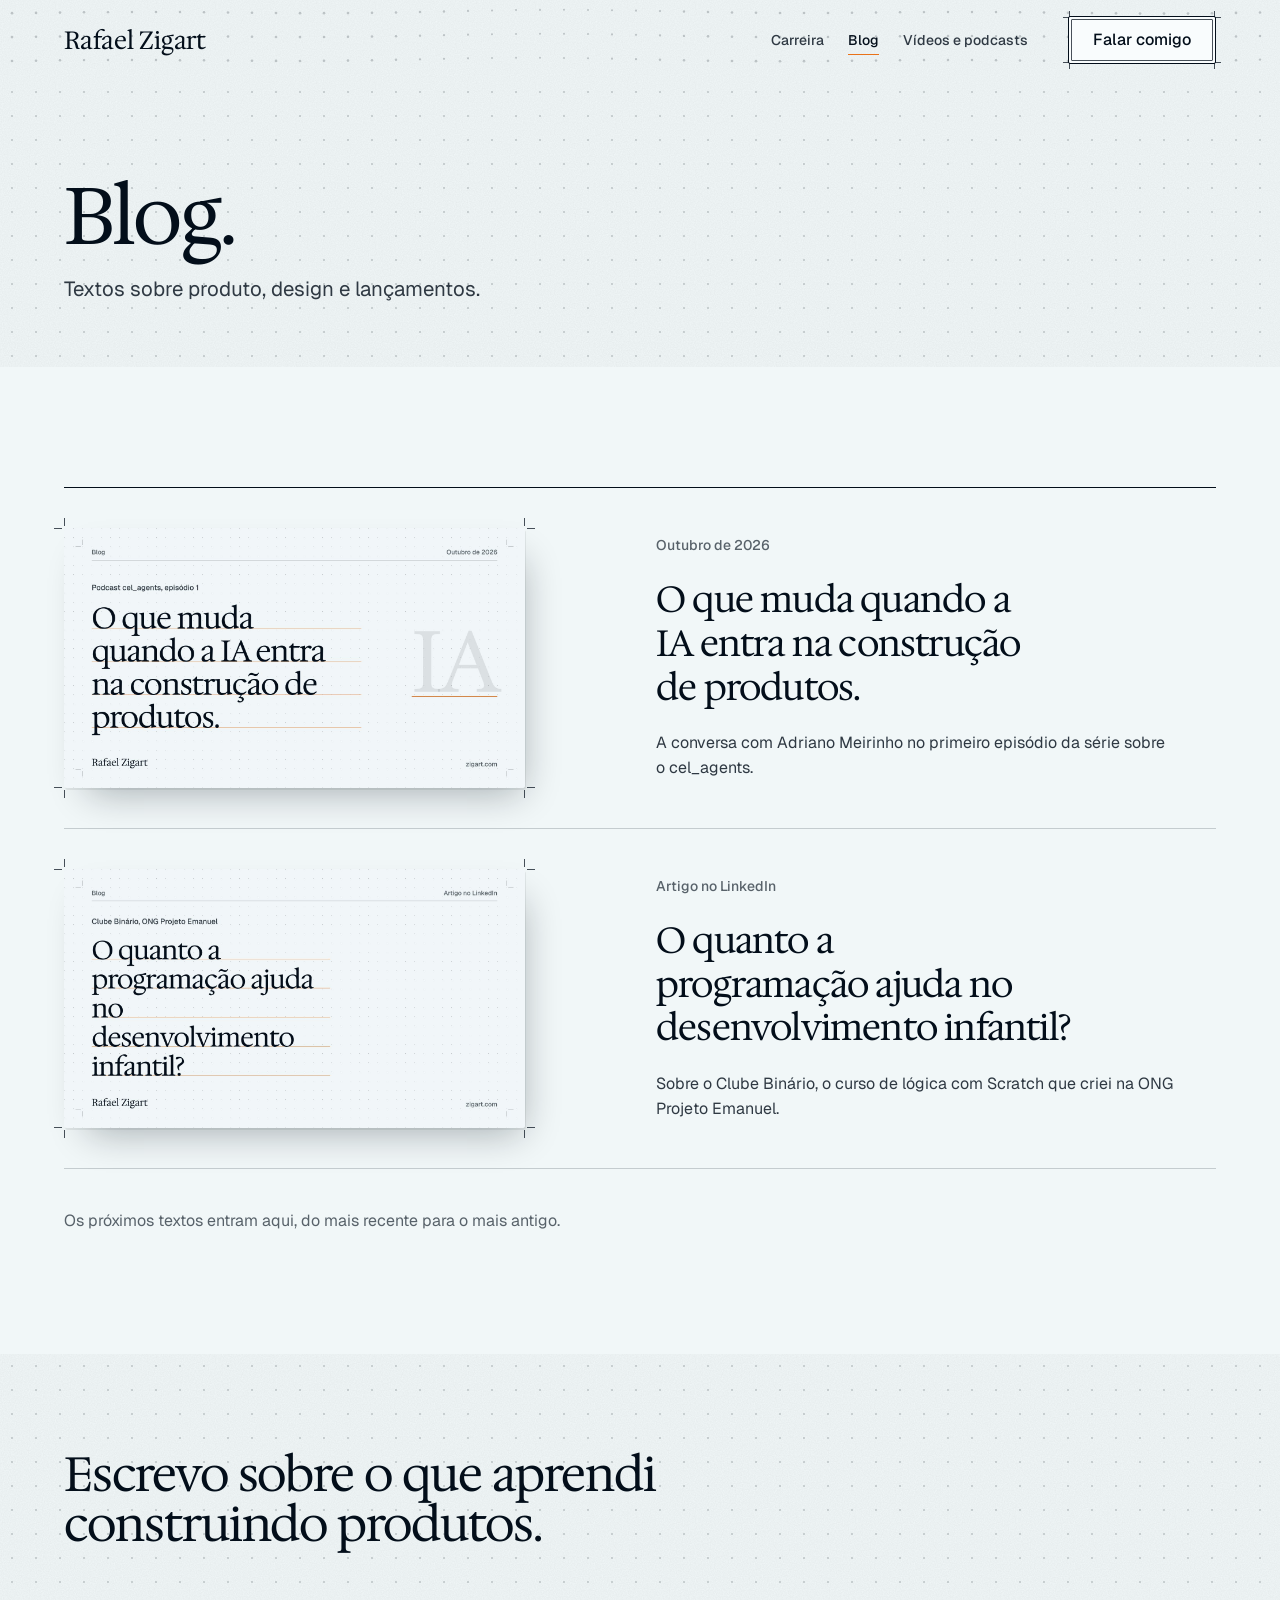
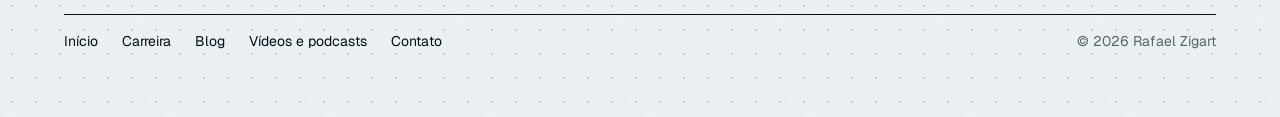
==== commit 8636cf90: "Página Carreira com os detalhes; início com a trajetória resumida Co-Authored-By: Claude Opus 5.5 <n" ====
--- a/blog/index.html
+++ b/blog/index.html
@@ -21,7 +21,7 @@
       <a class="wordmark" href="../index.html" aria-label="Rafael Zigart, início">Rafael Zigart</a>
       <div class="nav__right">
         <nav aria-label="Principal">
-          <ul class="nav__links"><li><a href="../index.html#trajetoria">Trajetória</a></li><li><a href="../blog/" aria-current="page">Blog</a></li><li><a href="../midia.html">Vídeos e podcasts</a></li></ul>
+          <ul class="nav__links"><li><a href="../carreira.html">Carreira</a></li><li><a href="../blog/" aria-current="page">Blog</a></li><li><a href="../midia.html">Vídeos e podcasts</a></li></ul>
         </nav>
         <a class="btn crop" href="../contato.html">Falar comigo</a>
       </div>
@@ -62,7 +62,7 @@
   <div class="container">
     <p class="footer__line">Escrevo sobre o que aprendi construindo produtos.</p>
     <div class="footer__row">
-      <ul><li><a href="../index.html">Início</a></li><li><a href="../blog/">Blog</a></li><li><a href="../midia.html">Vídeos e podcasts</a></li><li><a href="../contato.html">Contato</a></li></ul>
+      <ul><li><a href="../index.html">Início</a></li><li><a href="../carreira.html">Carreira</a></li><li><a href="../blog/">Blog</a></li><li><a href="../midia.html">Vídeos e podcasts</a></li><li><a href="../contato.html">Contato</a></li></ul>
       <p>© 2026 Rafael Zigart</p>
     </div>
   </div>
--- a/css/site.css
+++ b/css/site.css
@@ -5,6 +5,7 @@
 /* Hallmark · dismissed 58 · the 88 words at y 1200 are the index rows, years and company names read as a list, not running copy */
 /* Hallmark · waive 77 · midia lists are empty until the YouTube and podcast links arrive · midia, contato and blog are inner pages of the Rafael Zigart site, filled one line per video or episode */
 /* Hallmark · dismissed 25 · .words__text is a one-sentence statement at section size, not running prose; 28ch keeps it to four lines */
+/* Hallmark · dismissed F7 · every printed piece is the same paper sheet by the Studio theme rule: one shadow, for paper objects only */
 @import url("./tokens.css");
 @import url("./base.css");
 
@@ -455,3 +456,49 @@
 .now__cover { display: block; width: 100%; aspect-ratio: 16 / 9; object-fit: cover; border-radius: var(--radius-card); margin-bottom: var(--space-sm); outline: 1px solid color-mix(in oklab, var(--color-ink) 8%, transparent); outline-offset: -1px; }
 .now__card--post .now__title--l { font-size: var(--text-title); line-height: 1.2; letter-spacing: -0.005em; }
 .now__card--post { align-content: start; }
+
+/* Everything I did: a disclosure under each chapter */
+.more { margin-top: var(--space-xs); border-top: var(--rule-hair) solid var(--color-rule); }
+.more summary { display: flex; align-items: center; justify-content: space-between; gap: var(--space-md); min-height: 52px; cursor: pointer; list-style: none; }
+.more summary::-webkit-details-marker { display: none; }
+.more__label { position: relative; padding-left: var(--space-lg); font-weight: 500; color: var(--color-ink); }
+.more__label::before, .more__label::after { content: ""; position: absolute; left: 0; top: 50%; width: 12px; height: 1px; background: var(--color-accent); transition: transform var(--dur-short) var(--ease-out); }
+.more__label::after { transform: rotate(90deg); }
+.more[open] .more__label::after { transform: rotate(0deg); }
+.more__n { font-size: var(--text-sm); color: var(--color-muted); font-variant-numeric: tabular-nums; }
+.more summary:hover .more__label { text-decoration: underline var(--rule-hair) var(--color-accent); text-underline-offset: 0.3em; }
+.more summary:focus-visible { outline: 2px solid var(--color-focus); outline-offset: 2px; }
+.more__body { display: grid; gap: var(--space-md); padding: var(--space-lg); margin-bottom: var(--space-sm); background: var(--color-paper-hi); border-radius: var(--radius-card); box-shadow: var(--shadow-sheet); }
+.more[open] .more__body { animation: rise 380ms var(--ease-out) both; }
+.more__h { font: 400 var(--text-lg)/1.2 var(--font-display); color: var(--color-ink); }
+.more__h:not(:first-child) { margin-top: var(--space-sm); }
+.more__list { margin: 0; padding: 0; list-style: none; display: grid; gap: var(--space-sm); }
+.more__list li { position: relative; padding-left: var(--space-lg); color: var(--color-ink-2); line-height: 1.5; }
+.more__list li::before { content: ""; position: absolute; left: 0; top: 0.62em; width: 7px; height: 7px; background: var(--color-accent); border-radius: 1px; }
+.js .chapter:not(.is-current) .more { opacity: 0.35; transition: opacity 500ms var(--ease-out); }
+.js .chapter.is-current .more, .js .chapter .more[open] { opacity: 1; }
+@media (max-width: 60rem) { .js .chapter:not(.is-current) .more { opacity: 1; } }
+@media (prefers-reduced-motion: reduce) { .more[open] .more__body { animation: none; } .more__label::before, .more__label::after { transition: none; } }
+.more:not([open]) > .more__body { display: none; }
+
+/* Home: the career in one line per role */
+.summary > li { border-bottom: var(--rule-hair) solid var(--color-rule); }
+.sum { display: grid; grid-template-columns: repeat(12, minmax(0, 1fr)); column-gap: var(--gap-columns); align-items: baseline; padding-block: var(--space-lg); color: var(--color-ink); text-decoration: none; transition: background-color var(--dur-short) var(--ease-out); }
+.sum__years { grid-column: 1 / 3; font-size: var(--text-sm); font-weight: 500; color: var(--color-muted); font-variant-numeric: tabular-nums; transition: color var(--dur-short) var(--ease-out); }
+.sum__role { grid-column: 3 / 9; font: 400 var(--text-title)/1.15 var(--font-display); letter-spacing: -0.005em; transition: transform var(--dur-short) var(--ease-out); }
+.sum__org { grid-column: 9 / 12; color: var(--color-ink-2); }
+.sum__go { grid-column: 12 / 13; justify-self: end; font: 400 var(--text-title)/1 var(--font-display); color: var(--color-muted); transition: transform var(--dur-short) var(--ease-out), color var(--dur-short) var(--ease-out); }
+.sum:hover { background: var(--color-paper-2); }
+.sum:hover .sum__role { transform: translateX(6px); }
+.sum:hover .sum__go { transform: rotate(90deg); color: var(--color-accent); }
+.sum:hover .sum__years { color: var(--color-ink); }
+.sum:active .sum__role { transform: translateX(3px); }
+.sum:focus-visible { outline: 2px solid var(--color-focus); outline-offset: -2px; }
+.summary__more { margin-top: var(--space-2xl); }
+.chapter { scroll-margin-top: var(--space-2xl); }
+@media (max-width: 60rem) {
+  .sum { grid-template-columns: minmax(0, 1fr); row-gap: var(--space-2xs); }
+  .sum > * { grid-column: 1 / -1 !important; }
+  .sum__go { display: none; }
+}
+@media (prefers-reduced-motion: reduce) { .sum, .sum__role, .sum__go, .sum__years { transition: none; } .sum:hover .sum__role, .sum:hover .sum__go { transform: none; } }
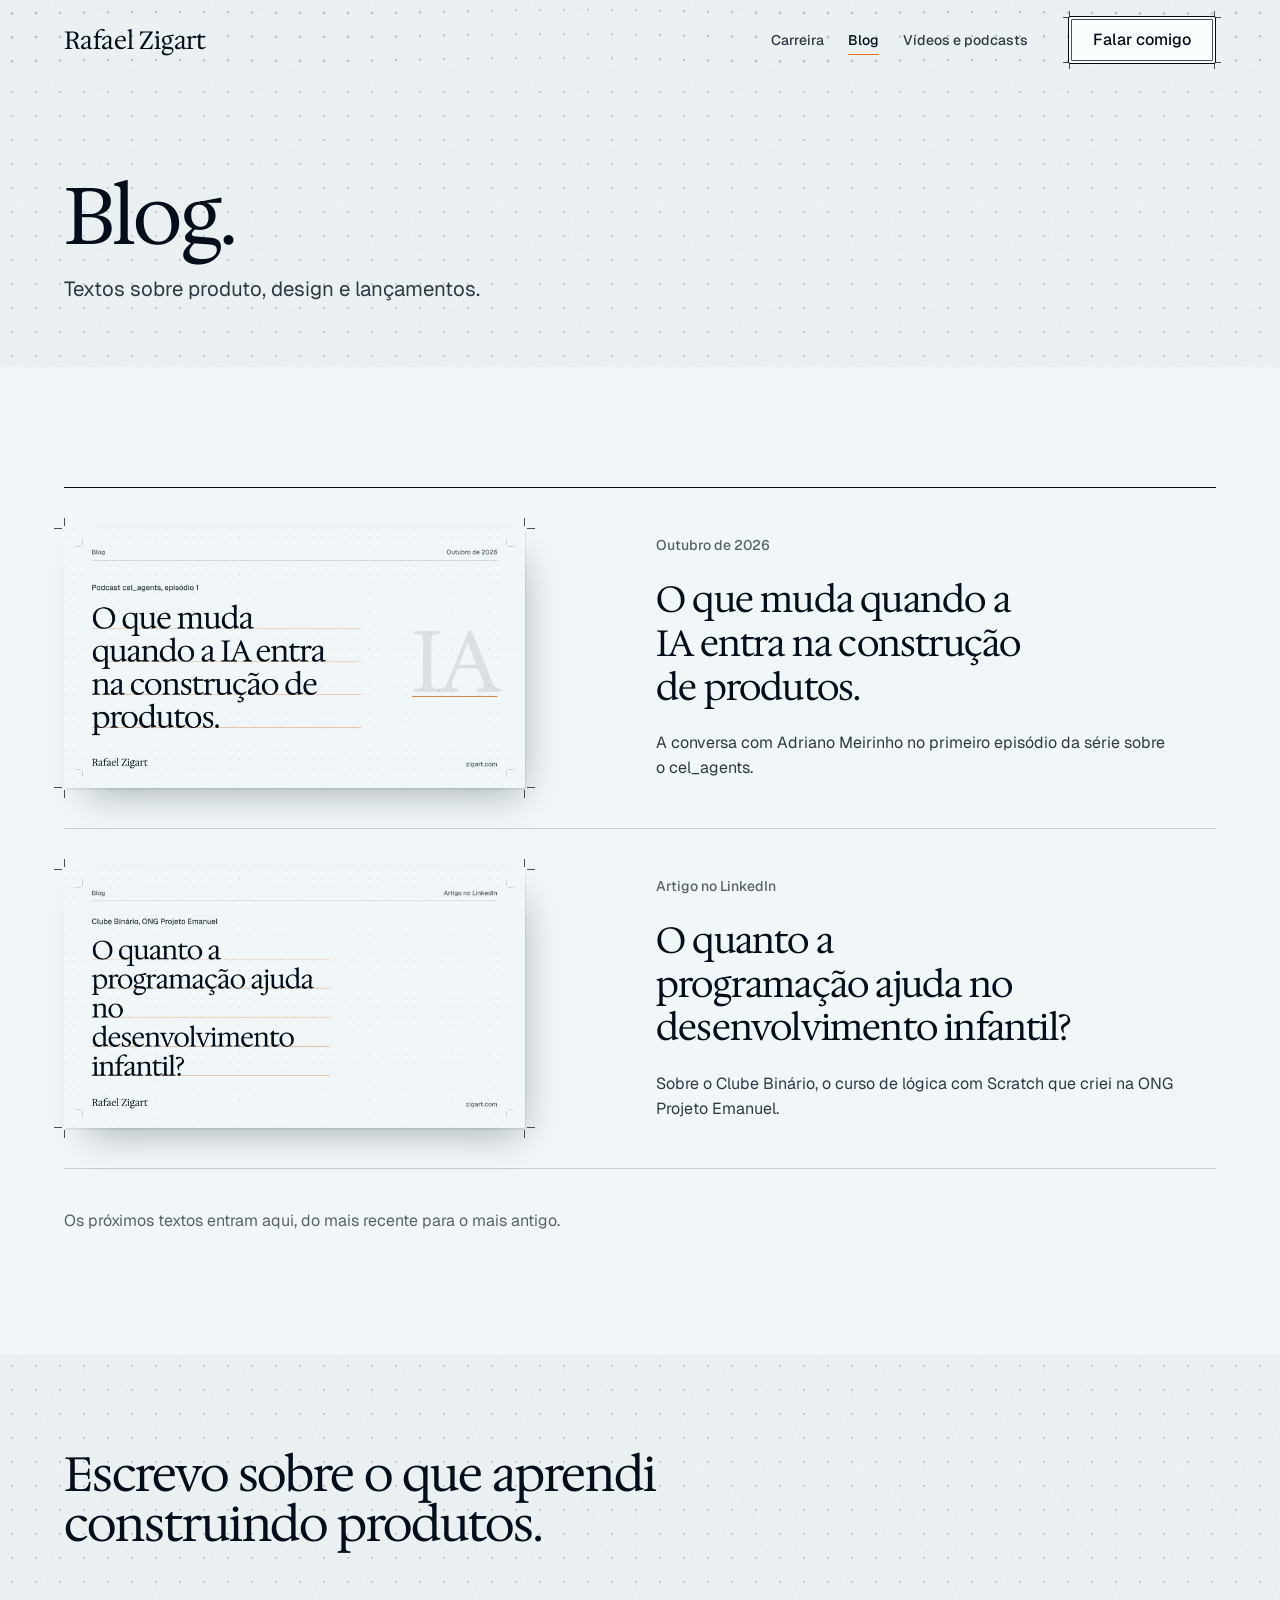
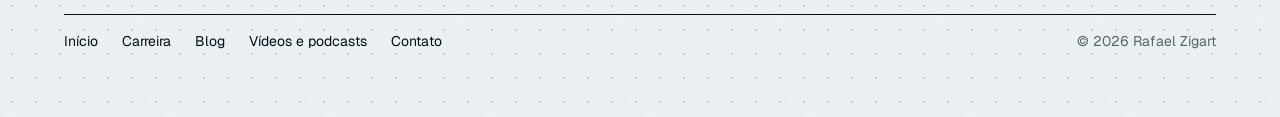
==== commit e094306a: "Transições entre páginas, títulos que sobem palavra por palavra, números que contam e foto revelada " ====
--- a/blog/index.html
+++ b/blog/index.html
@@ -9,7 +9,7 @@
 <link rel="preconnect" href="https://fonts.googleapis.com">
 <link rel="preconnect" href="https://fonts.gstatic.com" crossorigin>
 <link href="https://fonts.googleapis.com/css2?family=Hedvig+Letters+Serif:opsz@12..24&family=Geist:wght@400;500&display=swap" rel="stylesheet">
-<script>document.documentElement.classList.add('js');</script>
+<script>(function(){var d=document.documentElement;d.classList.add('js');try{var n=sessionStorage.getItem('zc');if(n&&!matchMedia('(prefers-reduced-motion: reduce)').matches){d.classList.add('is-entering');d.setAttribute('data-curtain',n);sessionStorage.removeItem('zc');setTimeout(function(){d.classList.remove('is-entering','is-revealing');},2500);}}catch(e){}})();</script>
 <script src="../js/site.js" defer></script>
 <link rel="stylesheet" href="../css/site.css">
 </head>
--- a/css/site.css
+++ b/css/site.css
@@ -6,6 +6,7 @@
 /* Hallmark · waive 77 · midia lists are empty until the YouTube and podcast links arrive · midia, contato and blog are inner pages of the Rafael Zigart site, filled one line per video or episode */
 /* Hallmark · dismissed 25 · .words__text is a one-sentence statement at section size, not running prose; 28ch keeps it to four lines */
 /* Hallmark · dismissed F7 · every printed piece is the same paper sheet by the Studio theme rule: one shadow, for paper objects only */
+/* Hallmark · dismissed 23 · the curtain accent is a 1px baseline rule drawn by a gradient sized 100% x 1px, not a fill */
 @import url("./tokens.css");
 @import url("./base.css");
 
@@ -502,3 +503,33 @@
   .sum__go { display: none; }
 }
 @media (prefers-reduced-motion: reduce) { .sum, .sum__role, .sum__go, .sum__years { transition: none; } .sum:hover .sum__role, .sum:hover .sum__go { transform: none; } }
+
+/* Page transitions: the proof sheet with the next page's name */
+.curtain, html.is-entering::after { position: fixed; inset: 0; z-index: var(--z-toast); display: grid; place-items: center; padding-inline: var(--gutter); background-color: var(--color-paper); --cf: clamp(3rem, 10vw, 8rem);
+  background-image: linear-gradient(var(--color-accent), var(--color-accent)), radial-gradient(circle at 1px 1px, var(--color-dot) 1px, transparent 1.4px);
+  background-size: 100% 1px, 24px 24px; background-repeat: no-repeat, repeat; background-position: 0 calc(50% + 0.35 * var(--cf)), 0 0;
+  font: 400 var(--cf)/1 var(--font-display); letter-spacing: var(--tracking-display); color: var(--color-ink); text-align: center; pointer-events: none; }
+.curtain { transform: translateY(100%); transition: transform 560ms cubic-bezier(0.76, 0, 0.24, 1); }
+.curtain.is-in { transform: none; }
+html.is-entering::after { content: attr(data-curtain); transition: transform 760ms cubic-bezier(0.76, 0, 0.24, 1); }
+html.is-entering.is-revealing::after { transform: translateY(-100%); }
+html.is-entering body { overflow: hidden; }
+
+/* Headings rise word by word */
+.wr { display: inline-block; overflow: hidden; vertical-align: top; padding-bottom: 0.14em; margin-bottom: -0.14em; }
+.js .split .wr__i { display: inline-block; transform: translateY(110%); transition: transform 800ms cubic-bezier(0.16, 1, 0.3, 1); transition-delay: calc(var(--k, 0) * 55ms); }
+.js .split.is-up .wr__i { transform: none; }
+
+/* The photograph is uncovered from the bottom */
+.js .about__photo[data-reveal] .photo { clip-path: inset(100% 0 0 0); transition: clip-path 1100ms cubic-bezier(0.16, 1, 0.3, 1) 120ms; }
+.js .about__photo[data-reveal].is-in .photo { clip-path: inset(0 0 0 0); }
+
+/* Primary actions lean toward the pointer */
+.btn--primary { translate: var(--mx, 0px) var(--my, 0px); transition: background-color var(--dur-short) var(--ease-out), transform var(--dur-micro) var(--ease-out), translate 260ms var(--ease-out); }
+
+@media (prefers-reduced-motion: reduce) {
+  .curtain, html.is-entering::after { display: none; }
+  .js .split .wr__i { transform: none; transition: none; }
+  .js .about__photo[data-reveal] .photo { clip-path: none; transition: none; }
+  .btn--primary { translate: none; }
+}
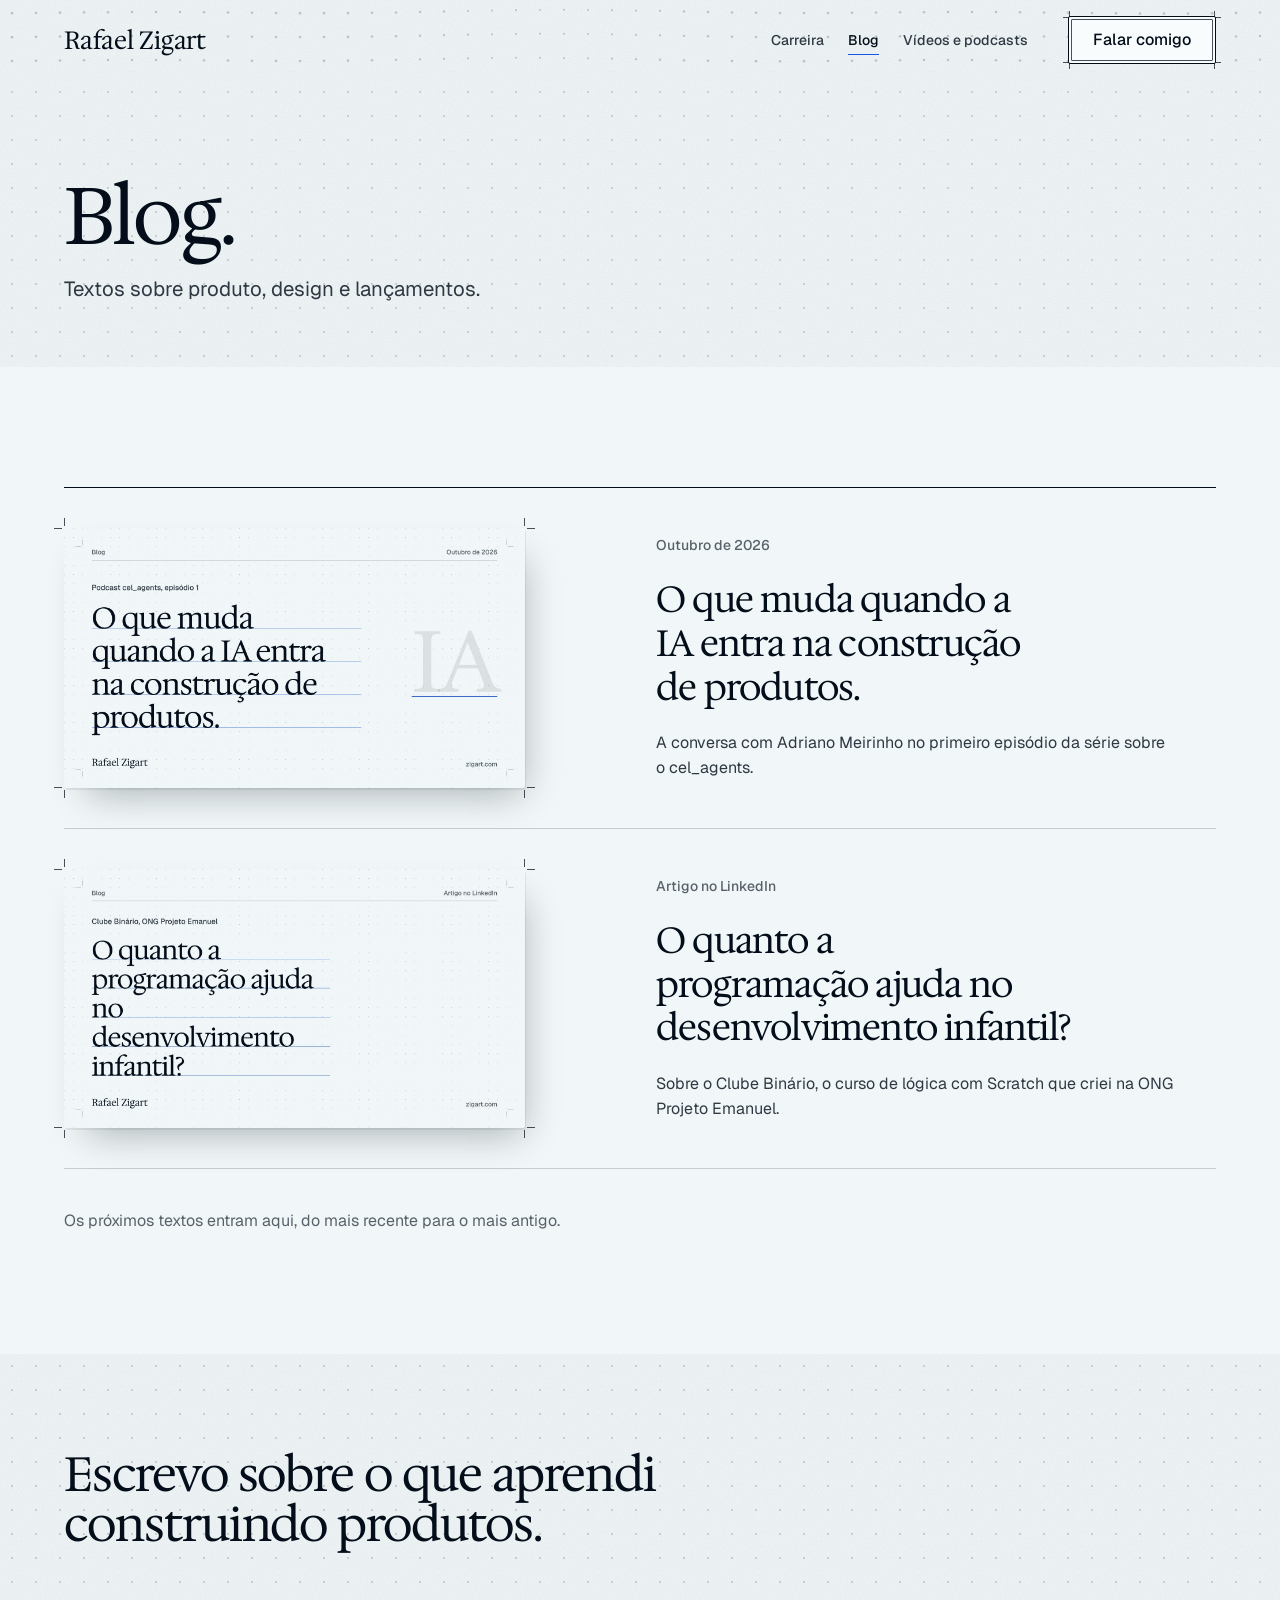
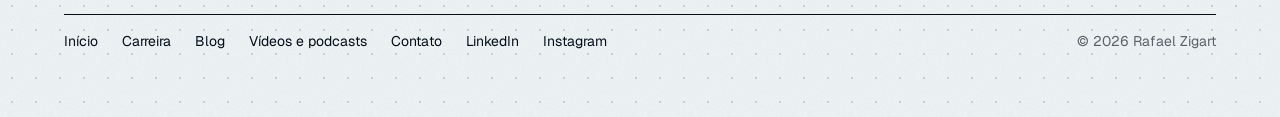
==== commit 75620d7c: "Formulário envia por email, LinkedIn e Instagram, e o efeito de pixel na transição e nos pontos do f" ====
--- a/blog/index.html
+++ b/blog/index.html
@@ -62,7 +62,7 @@
   <div class="container">
     <p class="footer__line">Escrevo sobre o que aprendi construindo produtos.</p>
     <div class="footer__row">
-      <ul><li><a href="../index.html">Início</a></li><li><a href="../carreira.html">Carreira</a></li><li><a href="../blog/">Blog</a></li><li><a href="../midia.html">Vídeos e podcasts</a></li><li><a href="../contato.html">Contato</a></li></ul>
+      <ul><li><a href="../index.html">Início</a></li><li><a href="../carreira.html">Carreira</a></li><li><a href="../blog/">Blog</a></li><li><a href="../midia.html">Vídeos e podcasts</a></li><li><a href="../contato.html">Contato</a></li><li><a href="https://www.linkedin.com/in/rafael-zigart/">LinkedIn</a></li><li><a href="https://www.instagram.com/rafaelzigart/">Instagram</a></li></ul>
       <p>© 2026 Rafael Zigart</p>
     </div>
   </div>
--- a/css/site.css
+++ b/css/site.css
@@ -1,4 +1,4 @@
-/* Hallmark · shape: Long Document, swapped to an index that opens (a hire page needs its action in view, not inside prose) · genre: editorial · theme: Studio (by request) · job: hire · draw: de8ef2
+/* Hallmark · shape: Long Document, swapped to an index that opens (a hire page needs its action in view, not inside prose) · genre: editorial · theme: Studio (by request), accent blue by request · job: hire · draw: de8ef2
  * hero: Ledge (swapped from Banner: the user asked for the Studio look, its wordmark construction) · nav: edge-aligned, the wordmark, two links and the printed action, no rule (swapped from search-led: one page has nothing to search) · footer: statement, one line from his own profile over the links · imagery: one photograph, the user's own, natural, crop-marked in the about split · signature: the name under construction, Hedvig set huge on its real metrics (ascender 800, cap 700, x-height 520, descender -257)
  * axes: light/roman-serif/cool · posture: restrained · contrast: pass · fold: pass · v2.0.0 */
 /* Hallmark · pre-emit critique: P4 H4 E4 S4 R4 V4 · weakest: S, a head about twelve years fits other careers; the name drawn on its own font metrics and the Shell Box case opened in place carry the specificity */
@@ -533,3 +533,34 @@
   .js .about__photo[data-reveal] .photo { clip-path: none; transition: none; }
   .btn--primary { translate: none; }
 }
+
+/* Series list under the feature */
+.episodes--full { grid-column: 1 / -1; margin-top: var(--space-2xl); }
+.episodes--full .ep { grid-template-columns: 9rem minmax(0, 1fr); padding-block: var(--space-lg); }
+.ep__main { display: grid; gap: var(--space-2xs); }
+.ep__guest { font-size: var(--text-sm); font-weight: 500; color: var(--color-ink-2); }
+.ep__line { color: var(--color-ink-2); max-width: 64ch; }
+.video__line { color: var(--color-ink-2); }
+.video a { gap: var(--space-xs); }
+.chapter__video { justify-self: start; }
+@media (max-width: 60rem) { .episodes--full .ep { grid-template-columns: minmax(0, 1fr); } }
+
+/* The portrait: the pixel half lives on a canvas over the photograph */
+.photo--square { aspect-ratio: 1 / 1; }
+.photo--square > canvas { position: absolute; inset: 0; width: 100%; height: 100%; border-radius: var(--radius-card); z-index: 1; }
+.photo--square.is-live > img { visibility: hidden; }
+.photo--square { position: relative; }
+.photo--square > canvas { cursor: crosshair; touch-action: pan-y; }
+.redline { display: flex; justify-content: center; align-items: center; gap: var(--space-md); }
+.pixel-toggle { min-height: 44px; padding: 0 var(--space-xs); border: 0; background: none; color: var(--color-ink-2); font: 500 var(--text-xs)/1 var(--font-body); text-decoration: underline var(--rule-hair); text-underline-offset: 0.3em; cursor: pointer; }
+.pixel-toggle:hover { color: var(--color-ink); text-decoration-color: var(--color-accent); }
+.pixel-toggle:active { transform: translateY(1px); }
+.pixel-toggle:focus-visible { outline: 2px solid var(--color-focus); outline-offset: 2px; }
+.pixel-toggle:disabled { opacity: 0.55; cursor: not-allowed; }
+html:not(.js) .pixel-toggle { display: none; }
+@media (prefers-reduced-motion: reduce) { .pixel-toggle { display: none; } }
+
+/* The portrait's palette, used by the pixel transition and the pointer pixels */
+:root { --pixel-1: oklch(37% 0.17 264); --pixel-2: oklch(57% 0.24 262); --pixel-3: oklch(73% 0.13 252); --pixel-4: oklch(91% 0.04 240); }
+.pixel-curtain { position: fixed; inset: 0; width: 100%; height: 100%; z-index: var(--z-toast); pointer-events: none; }
+html.is-entering::after { content: attr(data-curtain); background: var(--pixel-1); color: var(--color-paper); }
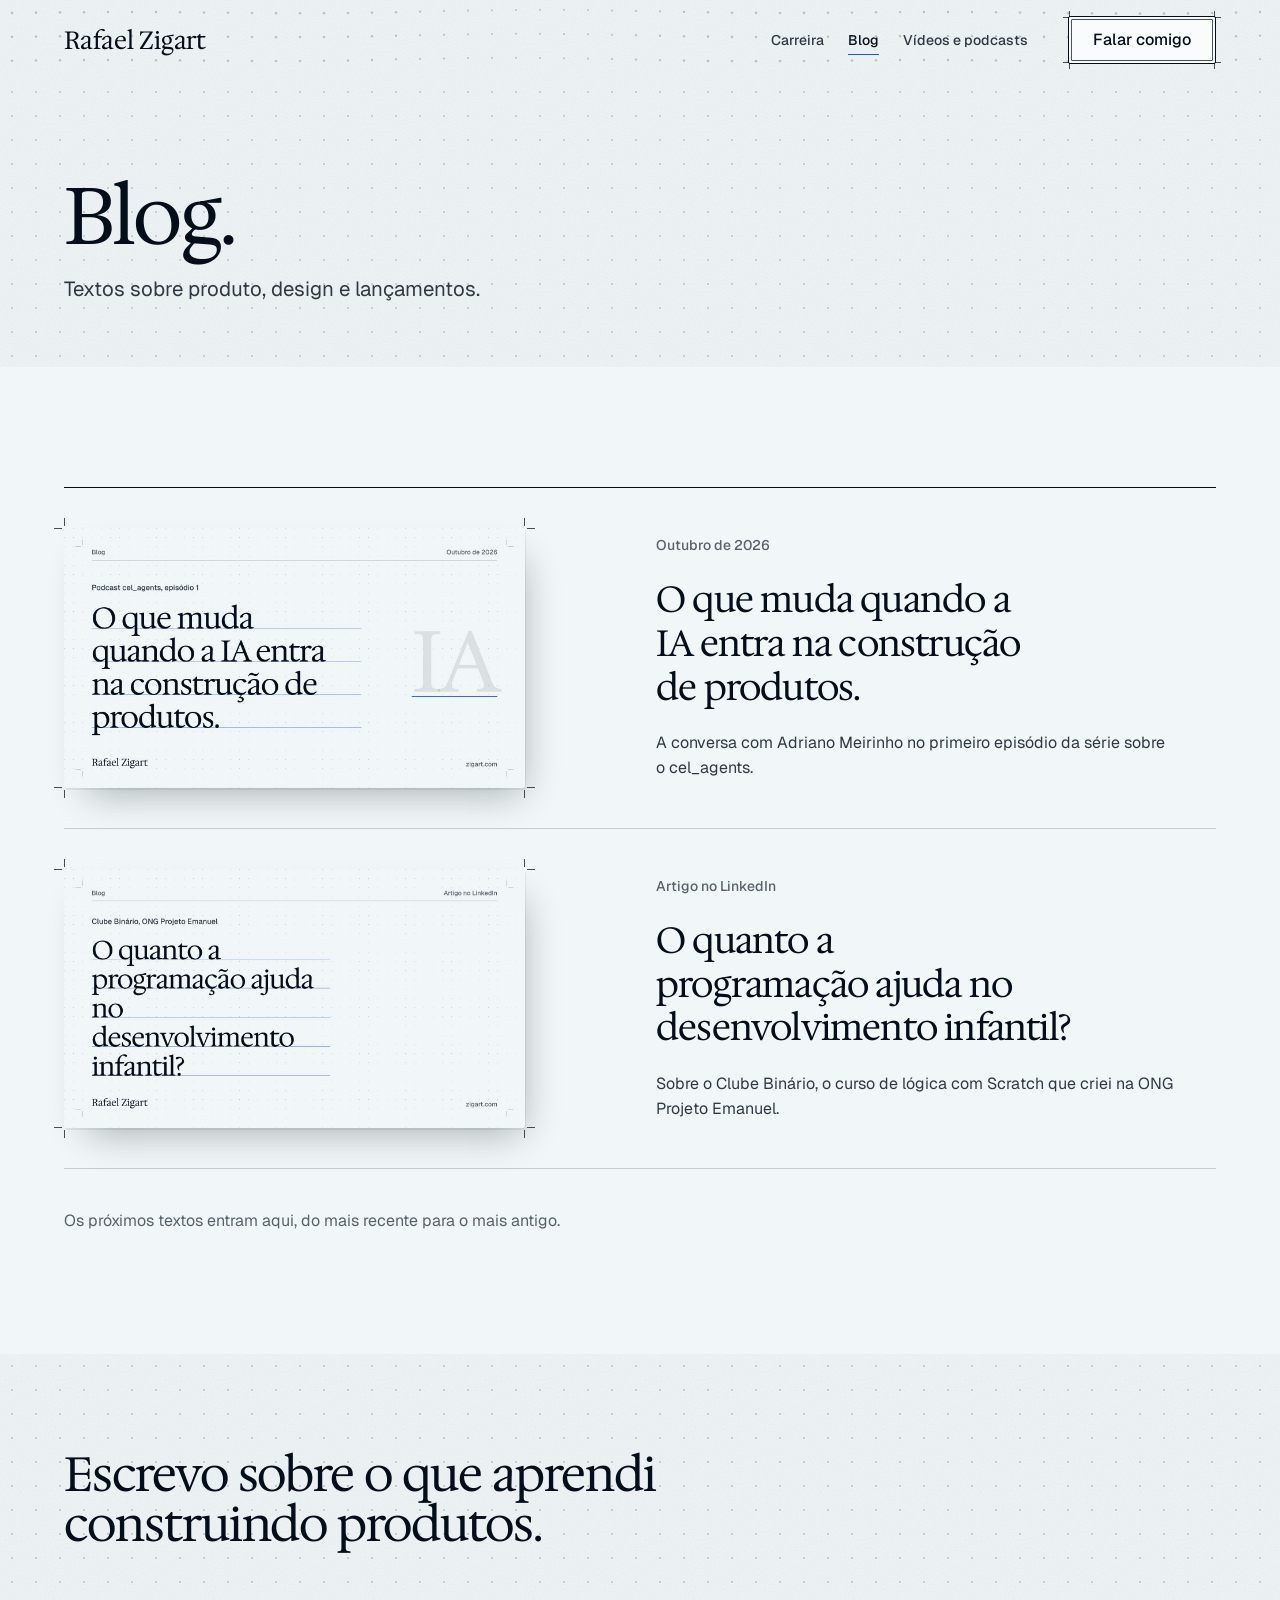
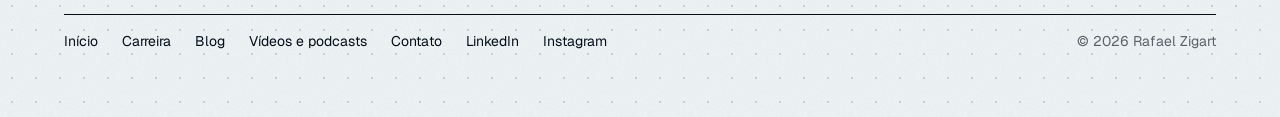
==== commit 9bf6bd3b: "Página do Mizoor e SEO: canônicos, Open Graph, dados estruturados, sitemap, robots e favicon Co-Auth" ====
--- a/blog/index.html
+++ b/blog/index.html
@@ -4,8 +4,20 @@
 <meta charset="utf-8">
 <meta name="viewport" content="width=device-width, initial-scale=1">
 <title>Blog, Rafael Zigart</title>
-<meta property="og:image" content="https://zigart.com/images/blog/ia-na-construcao-de-produtos-financeiros.jpg">
 <meta name="description" content="Textos de Rafael Zigart sobre produto, design e lançamentos.">
+<link rel="icon" href="../favicon.svg" type="image/svg+xml">
+<link rel="canonical" href="https://rafaelribeirozigart.github.io/zigart.com/blog/">
+<meta name="author" content="Rafael Zigart">
+<meta property="og:type" content="website">
+<meta property="og:site_name" content="Rafael Zigart">
+<meta property="og:locale" content="pt_BR">
+<meta property="og:title" content="Blog, Rafael Zigart">
+<meta property="og:description" content="Textos de Rafael Zigart sobre produto, design e lançamentos.">
+<meta property="og:url" content="https://rafaelribeirozigart.github.io/zigart.com/blog/">
+<meta property="og:image" content="https://rafaelribeirozigart.github.io/zigart.com/images/blog/ia-na-construcao-de-produtos-financeiros.jpg">
+<meta property="og:image:width" content="1600">
+<meta property="og:image:height" content="900">
+<meta name="twitter:card" content="summary_large_image">
 <link rel="preconnect" href="https://fonts.googleapis.com">
 <link rel="preconnect" href="https://fonts.gstatic.com" crossorigin>
 <link href="https://fonts.googleapis.com/css2?family=Hedvig+Letters+Serif:opsz@12..24&family=Geist:wght@400;500&display=swap" rel="stylesheet">
--- a/css/site.css
+++ b/css/site.css
@@ -564,3 +564,55 @@
 :root { --pixel-1: oklch(37% 0.17 264); --pixel-2: oklch(57% 0.24 262); --pixel-3: oklch(73% 0.13 252); --pixel-4: oklch(91% 0.04 240); }
 .pixel-curtain { position: fixed; inset: 0; width: 100%; height: 100%; z-index: var(--z-toast); pointer-events: none; }
 html.is-entering::after { content: attr(data-curtain); background: var(--pixel-1); color: var(--color-paper); }
+
+/* Mizoor */
+.mz-hero .actions { margin-top: var(--space-md); align-items: center; }
+.mz-split__text .mz-note { grid-column: auto; max-width: none; }
+.mz-note { grid-column: 8 / 13; color: var(--color-ink-2); max-width: 44ch; }
+.mz-figs { display: grid; grid-template-columns: repeat(3, minmax(0, 1fr)); gap: var(--gap-columns); margin: 0; border-top: var(--rule-hair) solid var(--color-ink); }
+.mz-figs--4 { grid-template-columns: repeat(4, minmax(0, 1fr)); }
+.mz-figs > div { padding-top: var(--space-lg); }
+.mz-figs dt { font: 400 var(--text-display)/0.95 var(--font-display); letter-spacing: var(--tracking-display); font-variant-numeric: tabular-nums; }
+.mz-figs dd { margin: var(--space-sm) 0 0; color: var(--color-ink-2); max-width: 28ch; }
+.mz-figs dd.mz-src { margin-top: var(--space-xs); font-size: var(--text-sm); font-weight: 500; color: var(--color-muted); }
+.mz-personas { display: grid; grid-template-columns: repeat(4, minmax(0, 1fr)); gap: var(--gap-columns); margin: 0; padding: 0; list-style: none; }
+.mz-personas li { display: grid; align-content: start; gap: var(--space-sm); padding: var(--space-xl) var(--space-lg); background: var(--color-paper-hi); border-radius: var(--radius-card); box-shadow: var(--shadow-sheet); min-height: 280px; }
+.mz-personas li.mz-off { background: transparent; box-shadow: none; outline: 1px dashed var(--color-rule); outline-offset: -1px; }
+.mz-n { font: 400 var(--text-section)/1 var(--font-display); color: var(--color-accent); }
+.mz-personas h3 { font-size: var(--text-title); }
+.mz-personas p { color: var(--color-ink-2); }
+.mz-split { display: grid; grid-template-columns: repeat(12, minmax(0, 1fr)); column-gap: var(--gap-columns); row-gap: var(--space-2xl); align-items: center; }
+.mz-split__text { grid-column: 1 / 6; display: grid; gap: var(--space-lg); min-width: 0; }
+.mz-split__text > .link { justify-self: start; }
+.mz-sides { grid-column: 7 / 13; display: grid; gap: var(--gap-columns); }
+.mz-split--r .mz-split__text { grid-column: 8 / 13; grid-row: 1; }
+.mz-side { padding: var(--space-xl) var(--space-lg); background: var(--color-paper-hi); border-radius: var(--radius-card); box-shadow: var(--shadow-sheet); }
+.mz-side__h { font: 400 var(--text-title)/1.2 var(--font-display); margin-bottom: var(--space-md); }
+.mz-side ul, .mz-list { margin: 0; padding: 0; list-style: none; display: grid; gap: var(--space-sm); }
+.mz-side li, .mz-list li { position: relative; padding-left: var(--space-lg); color: var(--color-ink-2); }
+.mz-side li::before, .mz-list li::before { content: ""; position: absolute; left: 0; top: 0.62em; width: 7px; height: 7px; background: var(--color-accent); border-radius: 1px; }
+.mz-tabs { display: flex; flex-wrap: wrap; gap: var(--space-xs); margin-bottom: var(--space-xl); }
+.mz-tabs button { min-height: 44px; padding: 0 var(--space-md); border: var(--rule-hair) solid var(--color-rule); border-radius: var(--radius-card); background: var(--color-paper-hi); color: var(--color-ink); font: 500 var(--text-md)/1 var(--font-body); cursor: pointer; transition: background-color var(--dur-short) var(--ease-out); }
+.mz-tabs button:hover { background: var(--color-paper-3); }
+.mz-tabs button:active { transform: translateY(1px); }
+.mz-tabs button[aria-selected="true"] { background: var(--color-paper-3); border-color: var(--color-ink); box-shadow: inset 0 -2px 0 var(--color-accent); }
+.mz-tabs button:focus-visible { outline: 2px solid var(--color-focus); outline-offset: 2px; }
+.mz-tabs button:disabled { opacity: 0.55; cursor: not-allowed; }
+.mz-list { grid-template-columns: repeat(2, minmax(0, 1fr)); column-gap: var(--gap-columns); font-size: var(--text-lead); }
+.mz-proto { grid-column: 1 / 8; grid-row: 1; margin: 0; padding: var(--space-xl); background: var(--color-paper-hi); border-radius: var(--radius-card); box-shadow: var(--shadow-sheet); }
+.mz-proto img { display: block; width: 100%; max-width: 576px; height: auto; margin-inline: auto; }
+.mz-proto figcaption { margin-top: var(--space-md); font-size: var(--text-sm); font-weight: 500; color: var(--color-muted); text-align: center; }
+.mz-team { display: grid; grid-template-columns: repeat(4, minmax(0, 1fr)); gap: var(--gap-columns); margin: 0; padding: 0; list-style: none; border-top: var(--rule-hair) solid var(--color-ink); }
+.mz-team li { display: grid; align-content: start; gap: var(--space-2xs); padding-top: var(--space-lg); }
+.mz-team h3 { font-size: var(--text-title); }
+.mz-role { font-size: var(--text-sm); font-weight: 500; color: var(--color-muted); }
+.mz-team p:last-child { color: var(--color-ink-2); }
+@media (max-width: 60rem) {
+  .mz-figs, .mz-figs--4, .mz-personas, .mz-team { grid-template-columns: repeat(2, minmax(0, 1fr)); }
+  .mz-split { grid-template-columns: minmax(0, 1fr); }
+  .mz-split > * { grid-column: 1 / -1 !important; grid-row: auto !important; }
+  .mz-note { grid-column: 1 / -1; }
+}
+@media (max-width: 40rem) { .mz-figs, .mz-figs--4, .mz-personas, .mz-team, .mz-list { grid-template-columns: minmax(0, 1fr); } .mz-personas li { min-height: 0; } }
+@media (prefers-reduced-motion: reduce) { .mz-tabs button { transition: none; } }
+.mz-figs--4 dt { font-size: var(--text-display-s); white-space: nowrap; }
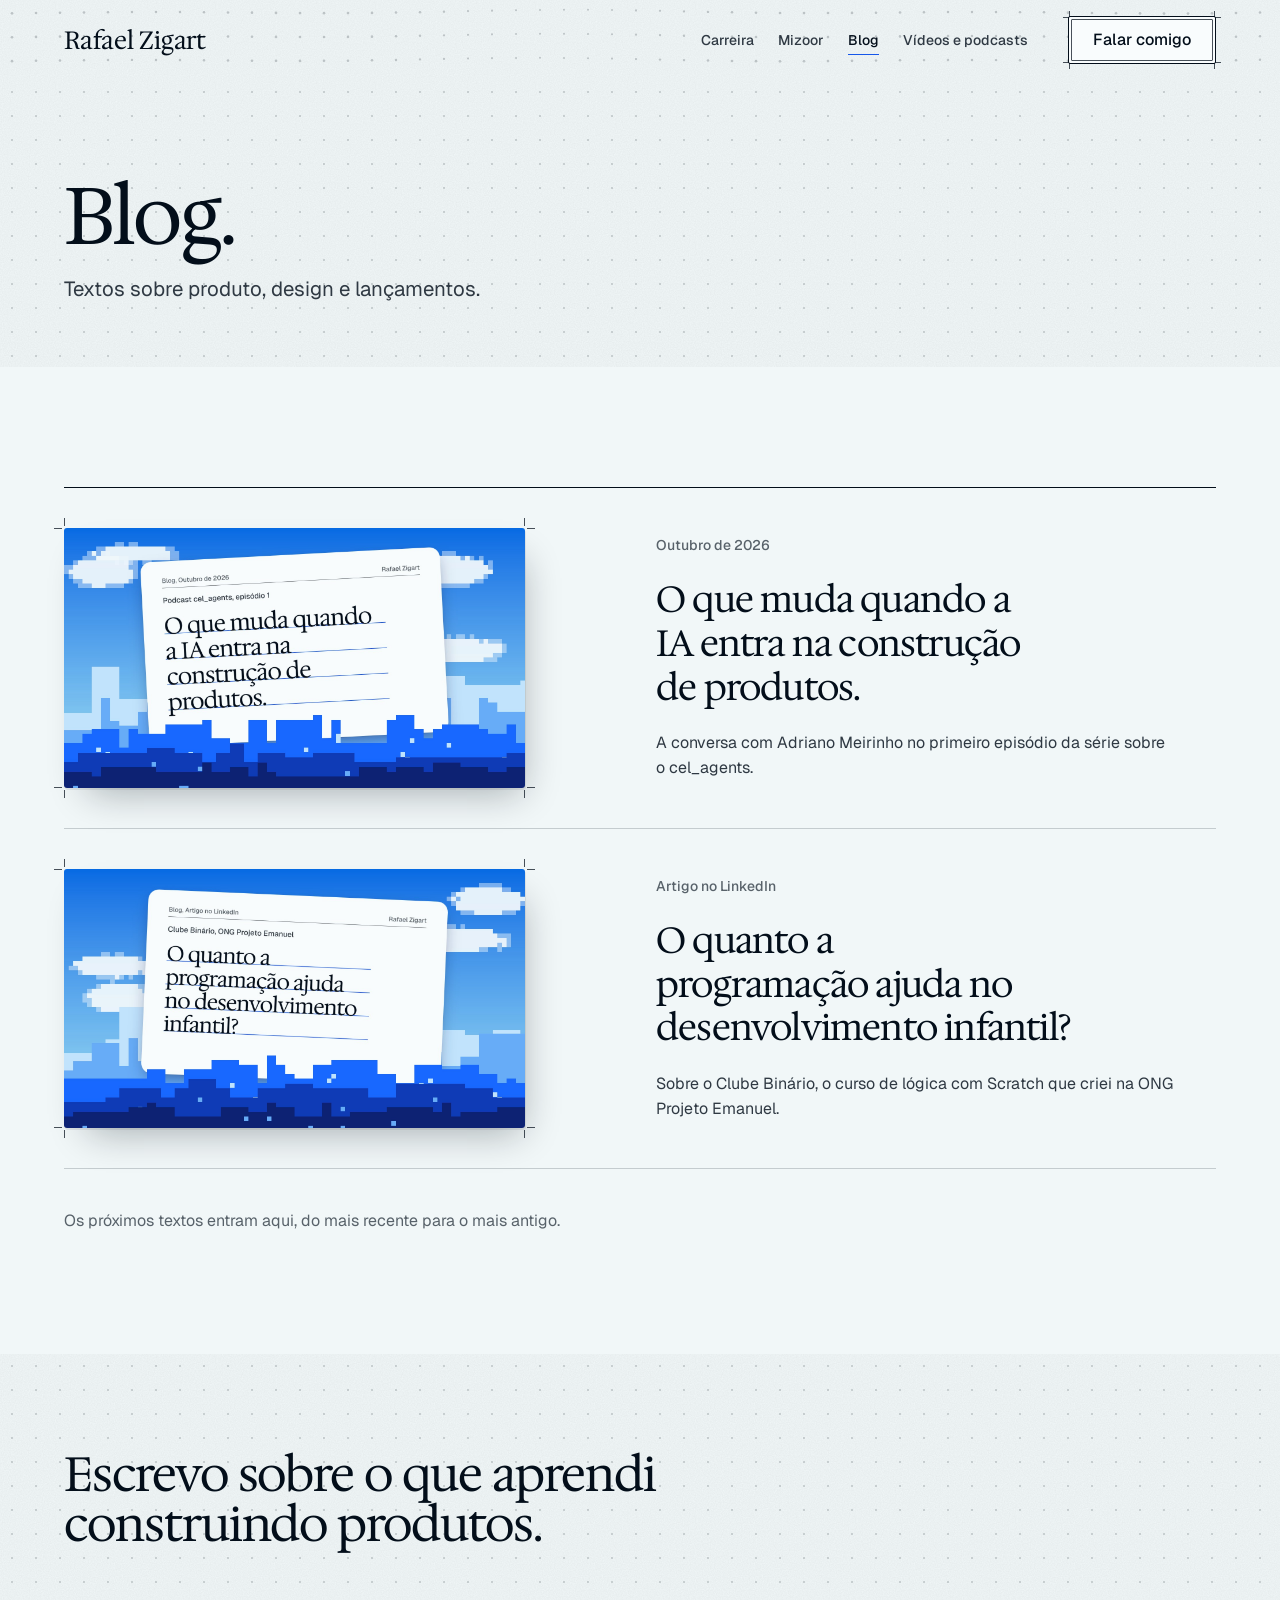
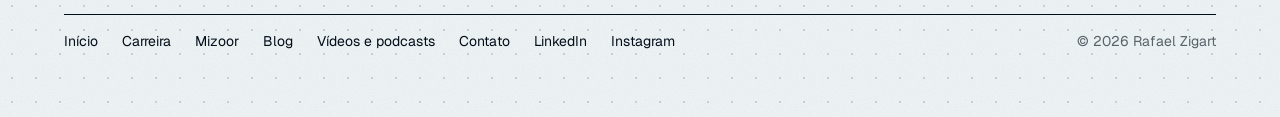
==== commit 5b80049f: "Mizoor no menu de todas as páginas e na trajetória da página inicial Co-Authored-By: Claude Opus 5.5" ====
--- a/blog/index.html
+++ b/blog/index.html
@@ -33,7 +33,7 @@
       <a class="wordmark" href="../index.html" aria-label="Rafael Zigart, início">Rafael Zigart</a>
       <div class="nav__right">
         <nav aria-label="Principal">
-          <ul class="nav__links"><li><a href="../carreira.html">Carreira</a></li><li><a href="../blog/" aria-current="page">Blog</a></li><li><a href="../midia.html">Vídeos e podcasts</a></li></ul>
+          <ul class="nav__links"><li><a href="../carreira.html">Carreira</a></li><li><a href="../mizoor.html">Mizoor</a></li><li><a href="../blog/" aria-current="page">Blog</a></li><li><a href="../midia.html">Vídeos e podcasts</a></li></ul>
         </nav>
         <a class="btn crop" href="../contato.html">Falar comigo</a>
       </div>
@@ -74,7 +74,7 @@
   <div class="container">
     <p class="footer__line">Escrevo sobre o que aprendi construindo produtos.</p>
     <div class="footer__row">
-      <ul><li><a href="../index.html">Início</a></li><li><a href="../carreira.html">Carreira</a></li><li><a href="../blog/">Blog</a></li><li><a href="../midia.html">Vídeos e podcasts</a></li><li><a href="../contato.html">Contato</a></li><li><a href="https://www.linkedin.com/in/rafael-zigart/">LinkedIn</a></li><li><a href="https://www.instagram.com/rafaelzigart/">Instagram</a></li></ul>
+      <ul><li><a href="../index.html">Início</a></li><li><a href="../carreira.html">Carreira</a></li><li><a href="../mizoor.html">Mizoor</a></li><li><a href="../blog/">Blog</a></li><li><a href="../midia.html">Vídeos e podcasts</a></li><li><a href="../contato.html">Contato</a></li><li><a href="https://www.linkedin.com/in/rafael-zigart/">LinkedIn</a></li><li><a href="https://www.instagram.com/rafaelzigart/">Instagram</a></li></ul>
       <p>© 2026 Rafael Zigart</p>
     </div>
   </div>
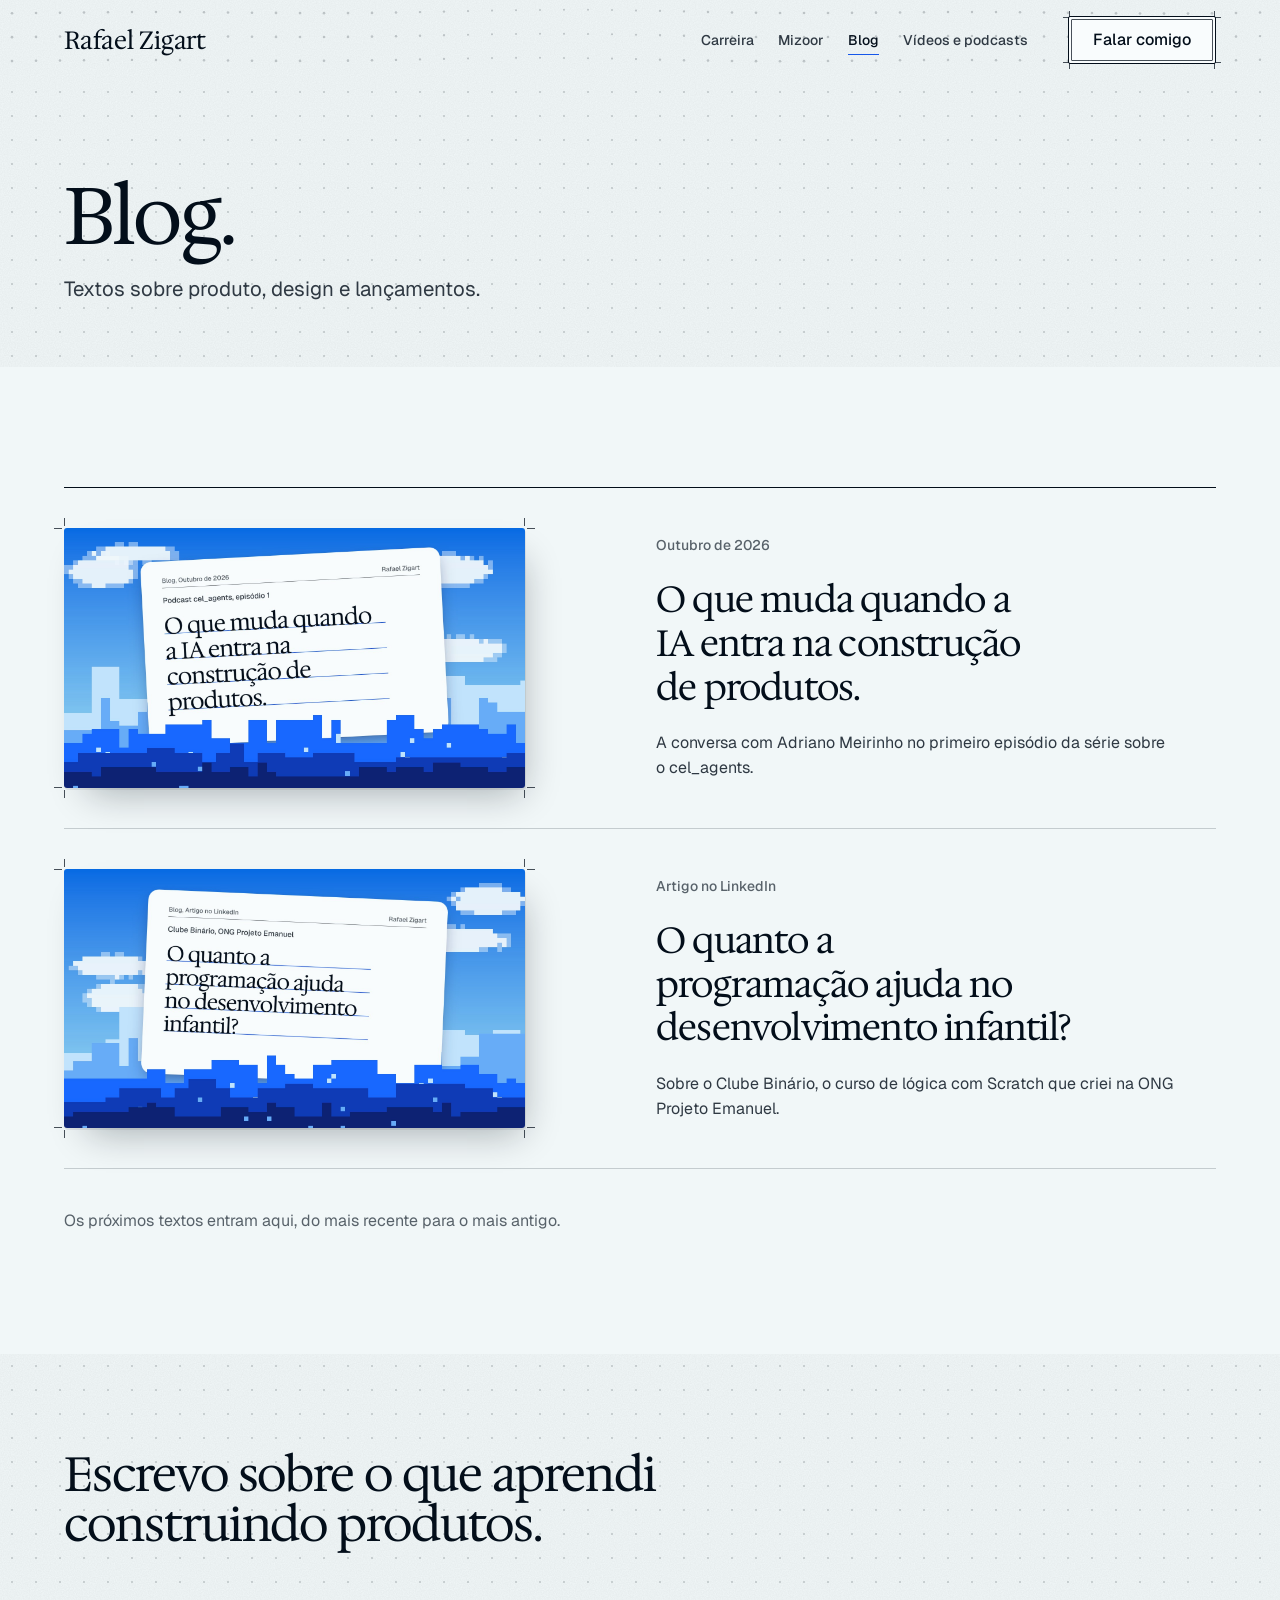
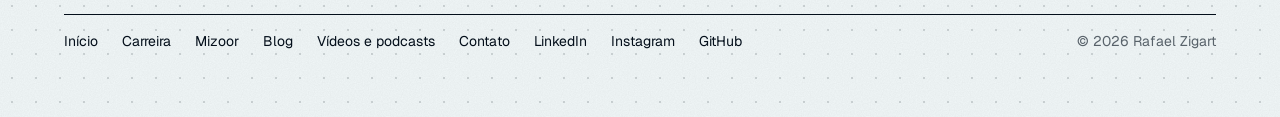
==== commit 40d05e6a: "Adiciona o perfil do GitHub no contato, no rodapé e nos dados estruturados Co-Authored-By: Claude Op" ====
--- a/blog/index.html
+++ b/blog/index.html
@@ -74,7 +74,7 @@
   <div class="container">
     <p class="footer__line">Escrevo sobre o que aprendi construindo produtos.</p>
     <div class="footer__row">
-      <ul><li><a href="../index.html">Início</a></li><li><a href="../carreira.html">Carreira</a></li><li><a href="../mizoor.html">Mizoor</a></li><li><a href="../blog/">Blog</a></li><li><a href="../midia.html">Vídeos e podcasts</a></li><li><a href="../contato.html">Contato</a></li><li><a href="https://www.linkedin.com/in/rafael-zigart/">LinkedIn</a></li><li><a href="https://www.instagram.com/rafaelzigart/">Instagram</a></li></ul>
+      <ul><li><a href="../index.html">Início</a></li><li><a href="../carreira.html">Carreira</a></li><li><a href="../mizoor.html">Mizoor</a></li><li><a href="../blog/">Blog</a></li><li><a href="../midia.html">Vídeos e podcasts</a></li><li><a href="../contato.html">Contato</a></li><li><a href="https://www.linkedin.com/in/rafael-zigart/">LinkedIn</a></li><li><a href="https://www.instagram.com/rafaelzigart/">Instagram</a></li><li><a href="https://github.com/RafaelRibeiroZigart">GitHub</a></li></ul>
       <p>© 2026 Rafael Zigart</p>
     </div>
   </div>
--- a/css/site.css
+++ b/css/site.css
@@ -7,6 +7,7 @@
 /* Hallmark · dismissed 25 · .words__text is a one-sentence statement at section size, not running prose; 28ch keeps it to four lines */
 /* Hallmark · dismissed F7 · every printed piece is the same paper sheet by the Studio theme rule: one shadow, for paper objects only */
 /* Hallmark · dismissed 23 · the curtain accent is a 1px baseline rule drawn by a gradient sized 100% x 1px, not a fill */
+/* Hallmark · dismissed 59 · mizoor.html is a case page with two chapters, the product today and how it began, each with its own sections */
 @import url("./tokens.css");
 @import url("./base.css");
 
@@ -616,3 +617,28 @@
 @media (max-width: 40rem) { .mz-figs, .mz-figs--4, .mz-personas, .mz-team, .mz-list { grid-template-columns: minmax(0, 1fr); } .mz-personas li { min-height: 0; } }
 @media (prefers-reduced-motion: reduce) { .mz-tabs button { transition: none; } }
 .mz-figs--4 dt { font-size: var(--text-display-s); white-space: nowrap; }
+
+/* Mizoor, the product today */
+.mz-personas--3 { grid-template-columns: repeat(3, minmax(0, 1fr)); }
+.mz-steps { display: grid; grid-template-columns: repeat(5, minmax(0, 1fr)); gap: var(--gap-columns); margin: 0; padding: 0; list-style: none; counter-reset: mzs; border-top: var(--rule-hair) solid var(--color-ink); }
+.mz-steps li { counter-increment: mzs; display: grid; align-content: start; gap: var(--space-xs); padding-top: var(--space-lg); }
+.mz-steps li::before { content: counter(mzs); font: 400 var(--text-section)/1 var(--font-display); color: var(--color-accent); margin-bottom: var(--space-sm); }
+.mz-steps h3 { font-size: var(--text-title); }
+.mz-steps p { color: var(--color-ink-2); }
+.mz-after { margin-top: var(--space-2xl); max-width: 60ch; font: 400 var(--text-xl)/1.35 var(--font-display); color: var(--color-ink); }
+.mz-table td:first-child { width: 30%; }
+.mz-chips { grid-column: 7 / 13; gap: var(--space-sm); }
+.mz-chips li { font-size: var(--text-md); padding: var(--space-xs) var(--space-md); }
+.mz-prices dt { font-size: var(--text-display-s); }
+@media (max-width: 60rem) { .mz-steps { grid-template-columns: repeat(2, minmax(0, 1fr)); } .mz-personas--3 { grid-template-columns: minmax(0, 1fr); } }
+@media (max-width: 40rem) { .mz-steps { grid-template-columns: minmax(0, 1fr); } }
+.mz-table td:last-child { white-space: normal; text-align: start; }
+.mz-table th:last-child { text-align: start; }
+.mz-prices dt { font-variant-numeric: tabular-nums; }
+
+/* Product screenshots */
+.shot { margin: 0; padding: var(--space-md); background: var(--color-paper-hi); border-radius: var(--radius-card); box-shadow: var(--shadow-sheet); --o: 14px; --l: 10px; }
+.shot img { display: block; width: 100%; height: auto; border-radius: 4px; outline: 1px solid color-mix(in oklab, var(--color-ink) 8%, transparent); outline-offset: -1px; }
+.shot figcaption { margin-top: var(--space-sm); font-size: var(--text-sm); font-weight: 500; color: var(--color-muted); }
+.shots { display: grid; grid-template-columns: repeat(2, minmax(0, 1fr)); gap: var(--gap-columns); margin-top: var(--space-2xl); }
+@media (max-width: 40rem) { .shots { grid-template-columns: minmax(0, 1fr); } }
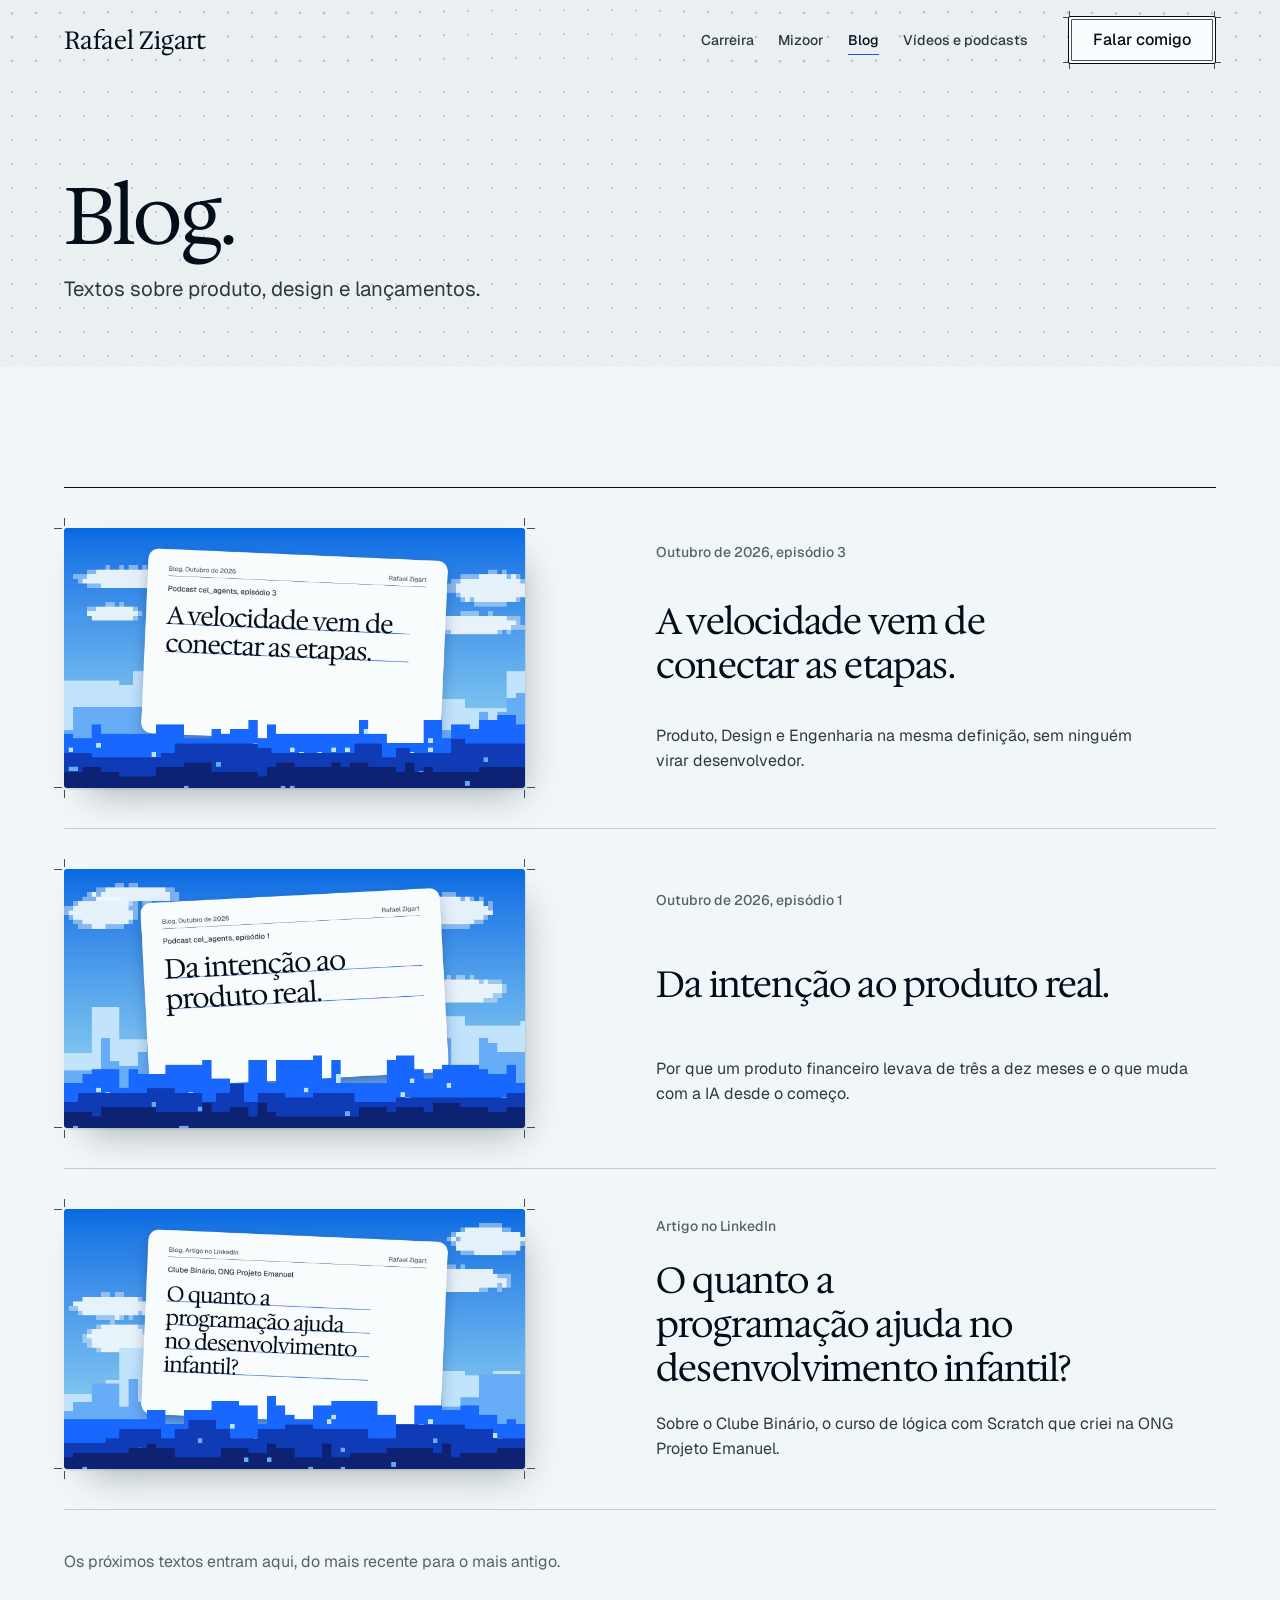
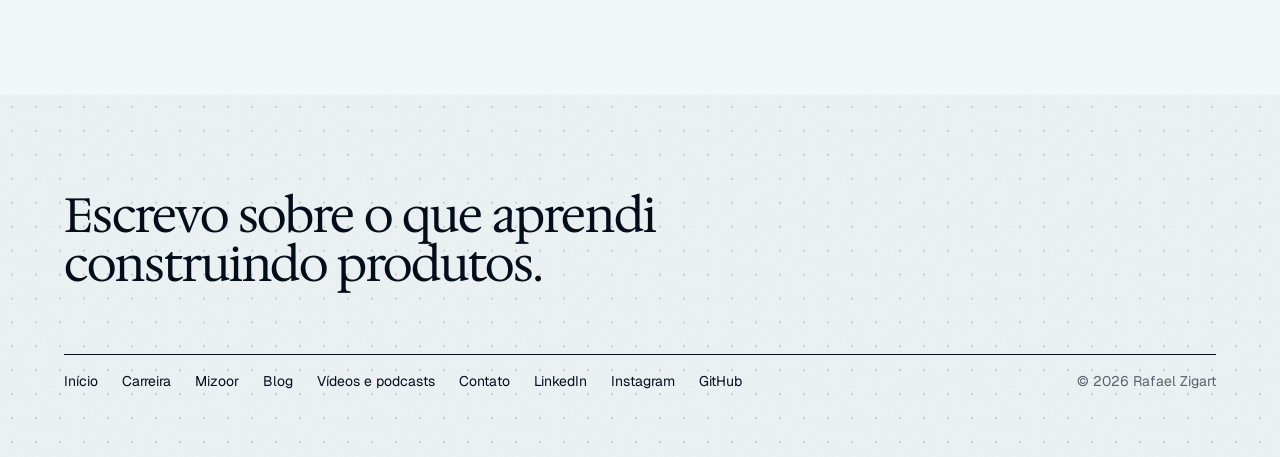
==== commit 9c0a0598: "Blog: posts dos episódios 1 e 3 do cel_agents, com diagramas e capas novas Co-Authored-By: Claude Op" ====
--- a/blog/index.html
+++ b/blog/index.html
@@ -53,10 +53,16 @@
       <h2 class="visually-hidden" id="posts-title">Textos</h2>
       <ul class="set posts">
         <li class="post post--cover">
+          <a class="post__cover crop" href="produto-design-engenharia-mesma-definicao.html" tabindex="-1" aria-hidden="true"><img src="../images/blog/produto-design-engenharia-mesma-definicao.jpg" width="1600" height="900" alt="" loading="lazy"></a>
+          <span class="post__meta">Outubro de 2026, episódio 3</span>
+          <h3 class="post__title"><a href="produto-design-engenharia-mesma-definicao.html">A velocidade vem de conectar as etapas.</a></h3>
+          <p class="post__line">Produto, Design e Engenharia na mesma definição, sem ninguém virar desenvolvedor.</p>
+        </li>
+        <li class="post post--cover">
           <a class="post__cover crop" href="ia-na-construcao-de-produtos-financeiros.html" tabindex="-1" aria-hidden="true"><img src="../images/blog/ia-na-construcao-de-produtos-financeiros.jpg" width="1600" height="900" alt="" loading="lazy"></a>
-          <span class="post__meta">Outubro de 2026</span>
-          <h3 class="post__title"><a href="ia-na-construcao-de-produtos-financeiros.html">O que muda quando a IA entra na construção de produtos.</a></h3>
-          <p class="post__line">A conversa com Adriano Meirinho no primeiro episódio da série sobre o cel_agents.</p>
+          <span class="post__meta">Outubro de 2026, episódio 1</span>
+          <h3 class="post__title"><a href="ia-na-construcao-de-produtos-financeiros.html">Da intenção ao produto real.</a></h3>
+          <p class="post__line">Por que um produto financeiro levava de três a dez meses e o que muda com a IA desde o começo.</p>
         </li>
         <li class="post post--cover">
           <span class="post__cover crop" aria-hidden="true"><img src="../images/blog/programacao-desenvolvimento-infantil.jpg" width="1600" height="900" alt="" loading="lazy"></span>
--- a/css/site.css
+++ b/css/site.css
@@ -8,6 +8,7 @@
 /* Hallmark · dismissed F7 · every printed piece is the same paper sheet by the Studio theme rule: one shadow, for paper objects only */
 /* Hallmark · dismissed 23 · the curtain accent is a 1px baseline rule drawn by a gradient sized 100% x 1px, not a fill */
 /* Hallmark · dismissed 59 · mizoor.html is a case page with two chapters, the product today and how it began, each with its own sections */
+/* Hallmark · dismissed 41 · --mz-green-ink and --wf-bg are both light paper tones on dark green, a token pair not a label clash */
 @import url("./tokens.css");
 @import url("./base.css");
 
@@ -642,3 +643,213 @@
 .shot figcaption { margin-top: var(--space-sm); font-size: var(--text-sm); font-weight: 500; color: var(--color-muted); }
 .shots { display: grid; grid-template-columns: repeat(2, minmax(0, 1fr)); gap: var(--gap-columns); margin-top: var(--space-2xl); }
 @media (max-width: 40rem) { .shots { grid-template-columns: minmax(0, 1fr); } }
+
+/* Mizoor case: the product's own green carries the page */
+:root { --mz-green: oklch(38% 0.065 160); --mz-green-2: oklch(31% 0.055 160); --mz-green-ink: oklch(97.5% 0.008 150); --mz-lime: oklch(87% 0.16 118); --mz-tint: oklch(95.5% 0.018 155); --mz-shadow: oklch(15% 0.05 160 / 0.7); }
+.mzx-hero { background: var(--mz-green); color: var(--mz-green-ink); padding-block: var(--space-3xl); overflow: hidden; --color-focus: var(--mz-lime); }
+.mzx-hero__grid { display: grid; grid-template-columns: repeat(12, minmax(0, 1fr)); column-gap: var(--gap-columns); row-gap: var(--space-2xl); align-items: center; }
+.mzx-hero__text { grid-column: 1 / 6; display: grid; gap: var(--space-lg); justify-items: start; }
+.mzx-hero h1 { font-size: clamp(4rem, 9vw, 8.5rem); line-height: 0.92; color: var(--mz-green-ink); }
+.mzx-hero .lead { color: color-mix(in oklab, var(--mz-green-ink) 86%, var(--mz-green)); max-width: 30ch; }
+.mzx-meta { font-size: var(--text-sm); font-weight: 500; color: var(--mz-lime); }
+.mzx-hero__shot { grid-column: 6 / 13; margin: 0 calc(-1 * var(--gutter)) 0 0; transform: rotate(-2deg) translateX(4%); }
+.mzx-hero__shot img { display: block; width: 100%; height: auto; border-radius: 14px; box-shadow: 0 30px 60px -24px var(--mz-shadow); }
+.mzx-btn { background: var(--mz-lime); color: var(--mz-green-2); border-color: var(--mz-lime); }
+.mzx-btn::after { border-color: color-mix(in oklab, var(--mz-green-2) 40%, transparent); }
+.mzx-btn:hover { background: color-mix(in oklab, var(--mz-lime) 85%, var(--mz-green-ink)); }
+.mzx-link { color: var(--mz-green-ink); }
+.mzx-link:hover { text-decoration-color: var(--mz-lime); }
+.mzx-band { background: var(--mz-tint); }
+.mzx-fronts { display: grid; grid-template-columns: repeat(3, minmax(0, 1fr)); gap: var(--gap-columns); margin: 0; padding: 0; list-style: none; border-top: var(--rule-hair) solid var(--color-ink); }
+.mzx-fronts li { display: grid; gap: var(--space-sm); padding-top: var(--space-lg); }
+.mzx-fronts__n { font: 400 var(--text-display-s)/1 var(--font-display); color: var(--mz-green); font-variant-numeric: tabular-nums; }
+.mzx-fronts h3 { font-size: var(--text-title); }
+.mzx-fronts p { color: var(--color-ink-2); }
+.mzx-tour { display: grid; grid-template-columns: repeat(12, minmax(0, 1fr)); column-gap: var(--gap-columns); row-gap: var(--space-xl); align-items: start; }
+.mzx-tour__tabs { grid-column: 1 / 5; display: grid; gap: var(--space-sm); }
+.mzx-tour__tabs button { display: block; min-height: 52px; white-space: nowrap; font: 400 var(--text-title)/1.2 var(--font-display); padding: var(--space-md) var(--space-lg); border: var(--rule-hair) solid transparent; border-radius: var(--radius-card); background: transparent; color: var(--color-ink); text-align: start; cursor: pointer; transition: background-color var(--dur-short) var(--ease-out), border-color var(--dur-short) var(--ease-out); }
+.mzx-tour__tabs button span { font: 400 var(--text-title)/1.2 var(--font-display); }
+.mzx-tour__tabs button small { font-size: var(--text-sm); color: var(--color-ink-2); line-height: 1.45; }
+.mzx-tour__tabs button:hover { background: var(--color-paper-hi); }
+.mzx-tour__tabs button:active { transform: translateY(1px); }
+.mzx-tour__tabs button[aria-selected="true"] { background: var(--color-paper-hi); border-color: var(--mz-green); box-shadow: inset 4px 0 0 var(--mz-green); }
+.mzx-tour__tabs button:focus-visible { outline: 2px solid var(--color-focus); outline-offset: 2px; }
+.mzx-tour__tabs button:disabled { opacity: 0.55; cursor: not-allowed; }
+.mzx-tour__stage { grid-column: 5 / 13; }
+.js .mzx-tour__stage .shot:not([hidden]) { animation: rise 420ms var(--ease-out) both; }
+.mzx-steps { display: grid; grid-template-columns: repeat(5, minmax(0, 1fr)); gap: var(--gap-columns); margin: 0; padding: 0; list-style: none; counter-reset: mzs; }
+.mzx-steps li { counter-increment: mzs; position: relative; display: grid; align-content: start; gap: var(--space-xs); padding-top: var(--space-xl); }
+.mzx-steps li::before { content: counter(mzs); display: grid; place-items: center; width: 44px; height: 44px; margin-bottom: var(--space-sm); border-radius: 50%; background: var(--mz-green); color: var(--mz-green-ink); font: 400 var(--text-lg)/1 var(--font-display); transition: transform 360ms var(--ease-out), background-color 360ms var(--ease-out); }
+.mzx-steps li::after { content: ""; position: absolute; top: calc(var(--space-xl) + 21px); left: 52px; right: calc(-1 * var(--gap-columns) + 8px); height: 2px; background: var(--mz-green); transform-origin: left center; transition: transform 420ms var(--ease-out); }
+.mzx-steps li:last-child::after { display: none; }
+.mzx-steps h3 { font-size: var(--text-title); }
+.mzx-steps p { color: var(--color-ink-2); }
+.mzx-steps.is-armed li::before { background: var(--color-paper-3); color: var(--color-ink-2); transform: scale(0.85); }
+.mzx-steps.is-armed li::after { transform: scaleX(0); }
+.mzx-steps.is-armed li.is-on::before { background: var(--mz-green); color: var(--mz-green-ink); transform: none; }
+.mzx-steps.is-armed li.is-on::after { transform: none; }
+.mzx-plans { display: grid; grid-template-columns: repeat(3, minmax(0, 1fr)); gap: var(--gap-columns); margin: 0; padding: 0; list-style: none; }
+.mzx-plans li { display: grid; align-content: start; gap: var(--space-sm); padding: var(--space-xl) var(--space-lg); background: var(--color-paper-hi); border-radius: var(--radius-card); box-shadow: var(--shadow-sheet); }
+.mzx-plans__free { background: var(--mz-green) !important; color: var(--mz-green-ink); }
+.mzx-plans__free p { color: var(--mz-green-ink) !important; }
+.mzx-plans__who { font-size: var(--text-sm); font-weight: 500; color: var(--color-muted); }
+.mzx-plans__price { font: 400 var(--text-display-s)/1 var(--font-display); letter-spacing: var(--tracking-display); font-variant-numeric: tabular-nums; }
+.mzx-plans__price small { font: 500 var(--text-md)/1 var(--font-body); letter-spacing: 0; color: var(--color-muted); margin-left: var(--space-2xs); }
+.mzx-plans li > p:last-child { color: var(--color-ink-2); }
+.mzx-origin { display: grid; grid-template-columns: repeat(12, minmax(0, 1fr)); column-gap: var(--gap-columns); row-gap: var(--space-xl); }
+.mzx-origin__figs { grid-column: 1 / 7; display: grid; grid-template-columns: repeat(2, minmax(0, 1fr)); gap: var(--gap-columns); margin: 0; }
+.mzx-origin__figs dt { font: 400 var(--text-display)/0.95 var(--font-display); letter-spacing: var(--tracking-display); color: var(--mz-green); font-variant-numeric: tabular-nums; }
+.mzx-origin__figs dd { margin: var(--space-sm) 0 0; color: var(--color-ink-2); }
+.mzx-origin__figs dd span { display: block; margin-top: var(--space-xs); font-size: var(--text-sm); font-weight: 500; color: var(--color-muted); }
+.mzx-origin__personas { grid-column: 8 / 13; margin: 0; padding: 0; list-style: none; display: grid; gap: var(--space-sm); border-top: var(--rule-hair) solid var(--color-ink); padding-top: var(--space-md); }
+.mzx-origin__personas li { color: var(--color-ink-2); }
+.mzx-origin__personas b { font-weight: 500; color: var(--color-ink); }
+.mzx-stack { margin-top: var(--space-2xl); font-size: var(--text-sm); color: var(--color-muted); }
+@media (max-width: 60rem) {
+  .mzx-hero__grid, .mzx-tour, .mzx-origin { grid-template-columns: minmax(0, 1fr); }
+  .mzx-hero__grid > *, .mzx-tour > *, .mzx-origin > * { grid-column: 1 / -1 !important; }
+  .mzx-hero__shot { margin: 0; transform: rotate(-2deg); }
+  .mzx-fronts, .mzx-plans { grid-template-columns: minmax(0, 1fr); }
+  .mzx-steps { grid-template-columns: repeat(2, minmax(0, 1fr)); }
+  .mzx-steps li::after { display: none; }
+}
+@media (max-width: 40rem) { .mzx-steps, .mzx-origin__figs { grid-template-columns: minmax(0, 1fr); } }
+@media (prefers-reduced-motion: reduce) { .mzx-steps li::before, .mzx-steps li::after, .mzx-tour__tabs button { transition: none; } .js .mzx-tour__stage .shot:not([hidden]) { animation: none; } }
+
+/* Mizoor in pixels */
+:root { --mz-pix-1: oklch(33% 0.06 160); --mz-pix-2: oklch(45% 0.09 152); --mz-pix-3: oklch(62% 0.13 138); --font-pixel: var(--font-outlier); }
+.mzx-hero { position: relative; padding-bottom: calc(var(--space-3xl) + 120px); }
+.mzx-hero > .container { position: relative; z-index: 1; }
+.mzx-scene { position: absolute; left: 0; right: 0; bottom: 0; width: 100%; height: 168px; z-index: 0; pointer-events: none; }
+.mzx-band { position: relative; }
+.mzx-band::before, .mzx-band::after { content: ""; position: absolute; left: 0; right: 0; height: 12px; background: linear-gradient(90deg, var(--mz-tint) 50%, transparent 0) 0 0 / 24px 12px repeat-x; pointer-events: none; }
+.mzx-band::before { top: -12px; }
+.mzx-band::after { bottom: -12px; background-position: 12px 0; }
+.mzx-fronts__n { font-family: var(--font-pixel); font-size: var(--text-section); letter-spacing: 0; }
+.mzx-steps li::before { border-radius: 2px; font-family: var(--font-pixel); font-size: var(--text-md); box-shadow: 4px 4px 0 var(--mz-pix-3); }
+.mzx-steps.is-armed li::before { box-shadow: none; }
+.mzx-steps.is-armed li.is-on::before { box-shadow: 4px 4px 0 var(--mz-pix-3); }
+.mzx-steps li::after { height: 4px; background: repeating-linear-gradient(90deg, var(--mz-green) 0 8px, transparent 8px 12px); }
+.mzx-plans__free { box-shadow: 6px 6px 0 var(--mz-lime) !important; }
+.mzx-plans__price { font-family: var(--font-display); }
+.mzx-meta, .mzx-plans__who { font-family: var(--font-pixel); font-size: var(--text-xs); }
+
+/* Mizoor wireframes: the real screens redrawn in lines */
+:root { --wf-bg: oklch(98.5% 0.008 150); --wf-line: oklch(38% 0.065 160); --wf-soft: oklch(90% 0.03 150); --wf-fill: oklch(94% 0.025 150); }
+.wf { position: relative; aspect-ratio: 16 / 10; overflow: hidden; border: 2px solid var(--wf-line); border-radius: 12px; background: var(--wf-bg); color: var(--wf-line); font: 500 clamp(8px, 0.85vw, 12px)/1.2 var(--font-body); box-shadow: 8px 8px 0 var(--wf-soft); }
+.wf i, .wf b, .wf em { font-style: normal; }
+.wf__logo { display: inline-grid; place-items: center; width: 2.2em; height: 2.2em; border: 2px solid var(--wf-line); border-radius: 4px; font: 400 1em/1 var(--font-outlier); }
+.wf__line { display: block; height: 0.6em; width: 70%; border-radius: 2px; background: var(--wf-soft); }
+.wf__line--s { width: 45%; }
+.wf__btn { display: inline-block; padding: 0.6em 1.2em; border-radius: 99px; background: var(--wf-line); color: var(--wf-bg); font-weight: 500; }
+.wf__input { padding: 0.55em 1em; border: 1.5px solid var(--wf-line); border-radius: 99px; color: var(--color-muted); }
+/* home */
+.wf--home .wf__bar { position: absolute; z-index: 2; inset: 0 0 auto; display: flex; align-items: center; gap: 0.8em; padding: 1.2em 1.6em; color: var(--wf-bg); }
+.wf--home .wf__bar .wf__logo { border-color: var(--wf-bg); }
+.wf__pills { display: flex; gap: 1.2em; margin-inline: auto; padding: 0.5em 1.2em; border: 1.5px solid color-mix(in oklab, var(--wf-bg) 60%, transparent); border-radius: 99px; }
+.wf__cta { padding: 0.55em 1em; border-radius: 99px; background: var(--wf-bg); color: var(--wf-line); }
+.wf__heroimg { position: absolute; inset: 0; color: var(--wf-bg); background: var(--wf-line); background-image: repeating-linear-gradient(0deg, transparent 0 11px, color-mix(in oklab, var(--wf-bg) 8%, transparent) 11px 12px), repeating-linear-gradient(90deg, transparent 0 11px, color-mix(in oklab, var(--wf-bg) 8%, transparent) 11px 12px); }
+.wf__court { position: absolute; top: 18%; bottom: 10%; left: 46%; right: 8%; border: 2px solid color-mix(in oklab, var(--wf-bg) 45%, transparent); }
+.wf__court::before { content: ""; position: absolute; top: 0; bottom: 0; left: 50%; border-left: 2px solid color-mix(in oklab, var(--wf-bg) 45%, transparent); }
+.wf__court::after { content: ""; position: absolute; inset: 22% 18%; border: 1.5px dashed color-mix(in oklab, var(--wf-bg) 35%, transparent); }
+.wf--home .wf__body { position: absolute; z-index: 2; left: 6%; top: 26%; width: 56%; display: grid; gap: 0.9em; color: var(--wf-bg); }
+.wf__tag { justify-self: start; padding: 0.4em 0.9em; border: 1.5px solid color-mix(in oklab, var(--wf-bg) 60%, transparent); border-radius: 99px; }
+.wf__h { margin: 0; font: 400 3em/1 var(--font-display); letter-spacing: -0.02em; color: var(--wf-bg); }
+.wf__h em { color: var(--mz-lime); }
+.wf--home .wf__line { background: color-mix(in oklab, var(--wf-bg) 35%, transparent); }
+.wf__search { display: grid; grid-template-columns: 1fr 1fr auto; gap: 0.6em; margin-top: 0.6em; }
+.wf__search span { padding: 0.9em 1.1em; border-radius: 99px; background: var(--wf-bg); color: var(--wf-line); }
+.wf__search b { width: 2.8em; border-radius: 50%; background: var(--mz-lime); }
+/* app shell */
+.wf--app { display: grid; grid-template-columns: 9% 1fr; }
+.wf__side { display: grid; align-content: start; justify-items: center; gap: 1.3em; padding-top: 1.2em; background: var(--wf-line); }
+.wf__side .wf__logo { border-color: var(--wf-bg); color: var(--wf-bg); }
+.wf__side i { width: 2em; height: 2em; border: 1.5px solid color-mix(in oklab, var(--wf-bg) 55%, transparent); border-radius: 4px; }
+.wf__side i.on { background: color-mix(in oklab, var(--wf-bg) 25%, transparent); }
+.wf__main { display: grid; align-content: start; gap: 0.9em; padding: 0 1.4em 1.4em; min-width: 0; }
+.wf__top { display: flex; align-items: center; gap: 1em; min-height: 3.4em; border-bottom: 1.5px solid var(--wf-soft); margin-inline: -1.4em; padding-inline: 1.4em; }
+.wf__top b { font: 400 1.4em/1 var(--font-display); color: var(--color-ink); }
+.wf__input--s { margin-left: auto; width: 40%; }
+.wf__filters { display: flex; flex-wrap: wrap; gap: 0.5em; }
+.wf__filters i { padding: 0.55em 1em; border: 1.5px solid var(--wf-soft); border-radius: 99px; }
+.wf__filters .wf__input { width: 26%; }
+.wf__split { display: grid; grid-template-columns: 1fr 1fr; gap: 1em; margin-inline: -1.4em; margin-bottom: -1.4em; height: 100%; min-height: 0; }
+.wf__list { display: grid; place-content: center; justify-items: center; gap: 0.9em; text-align: center; color: var(--color-ink); }
+.wf__list p { margin: 0; font: 400 1.4em/1.15 var(--font-display); max-width: 12em; }
+.wf__empty { width: 4em; height: 4em; border-radius: 50%; background: var(--wf-fill); border: 1.5px dashed var(--wf-line); }
+.wf__map { position: relative; background: var(--wf-fill); background-image: repeating-linear-gradient(0deg, transparent 0 23px, var(--wf-soft) 23px 24px), repeating-linear-gradient(90deg, transparent 0 23px, var(--wf-soft) 23px 24px); }
+.wf__road { position: absolute; background: var(--wf-bg); border: 1px solid var(--wf-soft); }
+.wf__road--a { left: 0; right: 0; top: 62%; height: 0.8em; }
+.wf__road--b { top: 0; bottom: 0; left: 30%; width: 0.8em; }
+.wf__road--c { top: 0; bottom: 0; left: 72%; width: 0.8em; transform: skewX(-8deg); }
+.wf__pin { position: absolute; top: 8%; left: 22%; width: 52%; display: grid; justify-items: center; gap: 0.5em; padding: 1em; border-radius: 10px; background: var(--wf-bg); border: 2px solid var(--wf-line); color: var(--color-ink); box-shadow: 4px 4px 0 var(--wf-soft); }
+.wf__pin small { padding: 0.25em 0.8em; border-radius: 99px; background: var(--mz-lime); color: var(--mz-green-2); }
+.wf__dot { position: absolute; left: 46%; top: 68%; width: 1.8em; height: 1.8em; border-radius: 50%; background: var(--wf-line); outline: 3px solid var(--wf-bg); }
+.wf__cards { display: grid; grid-template-columns: 1fr 1fr; gap: 0.8em; }
+.wf__card { display: grid; gap: 0.7em; align-content: start; min-height: 6em; padding: 1em; border-radius: 8px; color: var(--wf-bg); }
+.wf__card .wf__line { background: color-mix(in oklab, var(--wf-bg) 40%, transparent); }
+.wf__card--a { background: var(--wf-line); color: var(--wf-bg); }
+.wf__card--b { background: color-mix(in oklab, var(--wf-line) 70%, var(--mz-lime)); }
+.wf__panel { display: grid; gap: 0.7em; padding: 1em; border: 1.5px solid var(--wf-soft); border-radius: 8px; color: var(--color-ink); }
+.wf__panel > b:first-child { font: 400 1.15em/1 var(--font-display); }
+.wf__panel--s { grid-template-columns: 1fr auto; align-items: center; }
+.wf__progress { display: grid; grid-template-columns: 1fr auto; gap: 0.5em; padding: 0.7em; border-radius: 6px; background: var(--wf-fill); }
+.wf__progress i { grid-column: 1 / -1; height: 0.5em; border-radius: 99px; background: var(--wf-line); }
+.wf__row { display: flex; align-items: center; gap: 0.7em; }
+.wf__row small { display: block; color: var(--color-muted); }
+.wf__sq { display: grid; place-items: center; width: 2.4em; height: 2.4em; border-radius: 6px; background: var(--wf-line); color: var(--wf-bg); font-family: var(--font-outlier); }
+.wf__btn--w { text-align: center; border-radius: 6px; }
+.wf--flat { box-shadow: none; }
+.mzx-hero__shot .wf { font-size: clamp(7px, 0.8vw, 11px); box-shadow: 10px 10px 0 var(--mz-pix-1); border-color: var(--mz-green-ink); }
+.shot .wf { box-shadow: none; }
+@media (max-width: 60rem) { .wf { font-size: 1.6vw; } .mzx-hero__shot .wf { font-size: 1.5vw; } }
+.wf--explore .wf__main { grid-template-rows: auto auto 1fr; height: 100%; }
+.wf--explore .wf__split { height: auto; }
+.wf--inicio { aspect-ratio: auto; }
+.wf--inicio .wf__main { padding-bottom: 1.4em; }
+.wf--inicio .wf__card { min-height: 7em; }
+.wf__search b { width: auto; aspect-ratio: 1; align-self: center; height: 2.8em; }
+
+/* Article blocks: watch link, flow diagrams, stat, pull quote, lists */
+.article__meta span + span::before { content: none; }
+.watch { display: flex; align-items: center; gap: var(--space-md); padding: var(--space-md) var(--space-lg); border-radius: var(--radius-card); background: var(--color-paper-hi); box-shadow: var(--shadow-sheet); color: var(--color-ink); text-decoration: none; --o: 10px; --l: 8px; transition: transform var(--dur-short) var(--ease-out); }
+.watch:hover { transform: translateY(-2px); }
+.watch:active { transform: none; }
+.watch:focus-visible { outline: 2px solid var(--color-focus); outline-offset: 4px; }
+.watch b { display: block; font: 400 var(--text-lg)/1.2 var(--font-display); }
+.watch small { display: block; font-size: var(--text-sm); color: var(--color-muted); }
+.watch__play { flex-shrink: 0; width: 44px; height: 44px; border-radius: 4px; background: var(--color-accent); box-shadow: 4px 4px 0 var(--pixel-3); clip-path: none; position: relative; }
+.watch__play::after { content: ""; position: absolute; left: 17px; top: 13px; width: 14px; height: 18px; background: var(--color-accent-ink); clip-path: polygon(0 0, 100% 50%, 0 100%); }
+.flow { margin: var(--space-md) 0; padding: var(--space-xl) var(--space-lg); border-radius: var(--radius-card); background: var(--color-paper-2); }
+.flow__cap { margin-bottom: var(--space-lg); font-size: var(--text-sm); font-weight: 500; color: var(--color-muted); }
+.flow__row { display: grid; grid-template-columns: repeat(4, minmax(0, 1fr)); gap: var(--space-lg); margin: 0; padding: 0; list-style: none; }
+.flow__node { position: relative; display: grid; place-items: center; min-height: 84px; padding: var(--space-sm); border: 1.5px solid var(--color-ink-2); border-radius: 4px; background: var(--color-paper-hi); font: 400 var(--text-md)/1.25 var(--font-display); color: var(--color-ink); text-align: center; }
+.flow__node--src { border-style: dashed; }
+.flow__node:not(:last-child)::after { content: ""; position: absolute; right: calc(-1 * var(--space-lg)); top: 50%; width: var(--space-lg); height: 2px; background: repeating-linear-gradient(90deg, var(--color-accent) 0 4px, transparent 4px 7px); }
+.flow__loop { margin-top: var(--space-md); font-size: var(--text-sm); color: var(--color-ink-2); }
+.flow__hub { display: grid; gap: var(--space-lg); justify-items: center; }
+.flow__core { margin: 0; padding: var(--space-md) var(--space-xl); border-radius: 4px; background: var(--color-accent); color: var(--color-accent-ink); font: 400 var(--text-lg)/1.2 var(--font-display); text-align: center; box-shadow: 6px 6px 0 var(--pixel-3); }
+.flow__core small { display: block; margin-top: var(--space-2xs); font: 500 var(--text-sm)/1.3 var(--font-body); color: var(--color-accent-ink); }
+.flow__spokes { display: grid; grid-template-columns: repeat(3, minmax(0, 1fr)); gap: var(--space-md); width: 100%; margin: 0; padding: var(--space-md) 0 0; list-style: none; border-top: 2px dashed var(--color-accent); }
+.flow__spokes li { padding: var(--space-sm) var(--space-md); border: 1.5px solid var(--color-ink-2); border-radius: 4px; background: var(--color-paper-hi); font-size: var(--text-sm); line-height: 1.4; color: var(--color-ink-2); }
+.flow__spokes b { display: block; font: 400 var(--text-md)/1.2 var(--font-display); color: var(--color-ink); }
+.stat { display: grid; grid-template-columns: auto minmax(0, 1fr); gap: var(--space-lg); align-items: center; margin: var(--space-md) 0; padding: var(--space-lg) 0; border-top: var(--rule-hair) solid var(--color-ink); border-bottom: var(--rule-hair) solid var(--color-ink); }
+.stat b { font: 400 var(--text-display-s)/1 var(--font-display); letter-spacing: var(--tracking-display); color: var(--color-accent); white-space: nowrap; font-variant-numeric: tabular-nums; }
+.stat span { color: var(--color-ink-2); }
+.pull { position: relative; margin: var(--space-xl) 0; padding: var(--space-lg) 0 0; border-top: var(--rule-hair) solid var(--color-ink); }
+.pull::before { content: ""; position: absolute; left: 0; top: -6px; width: 12px; height: 12px; background: var(--color-accent); }
+.pull p { font: 400 var(--text-xl)/1.35 var(--font-display); color: var(--color-ink); }
+.qs, .takeaways { margin: 0; padding: 0; list-style: none; display: grid; gap: var(--space-sm); }
+.qs li, .takeaways li { position: relative; padding-left: var(--space-lg); }
+.qs li::before, .takeaways li::before { content: ""; position: absolute; left: 0; top: 0.65em; width: 8px; height: 8px; background: var(--color-accent); border-radius: 1px; }
+.takeaways b { color: var(--color-ink); font-weight: 500; }
+.roles { margin: 0; display: grid; gap: var(--space-sm); }
+.roles > div { display: grid; grid-template-columns: 9rem minmax(0, 1fr); gap: var(--space-md); padding-block: var(--space-sm); border-top: var(--rule-hair) solid var(--color-rule); }
+.roles dt { font: 400 var(--text-lg)/1.3 var(--font-display); color: var(--color-ink); }
+.roles dd { margin: 0; }
+@media (max-width: 40rem) {
+  .flow__row, .flow__spokes { grid-template-columns: minmax(0, 1fr); }
+  .flow__node:not(:last-child)::after { right: auto; left: 50%; top: auto; bottom: calc(-1 * var(--space-lg)); width: 2px; height: var(--space-lg); background: repeating-linear-gradient(180deg, var(--color-accent) 0 4px, transparent 4px 7px); }
+  .stat, .roles > div { grid-template-columns: minmax(0, 1fr); }
+}
+@media (prefers-reduced-motion: reduce) { .watch { transition: none; } .watch:hover { transform: none; } }
